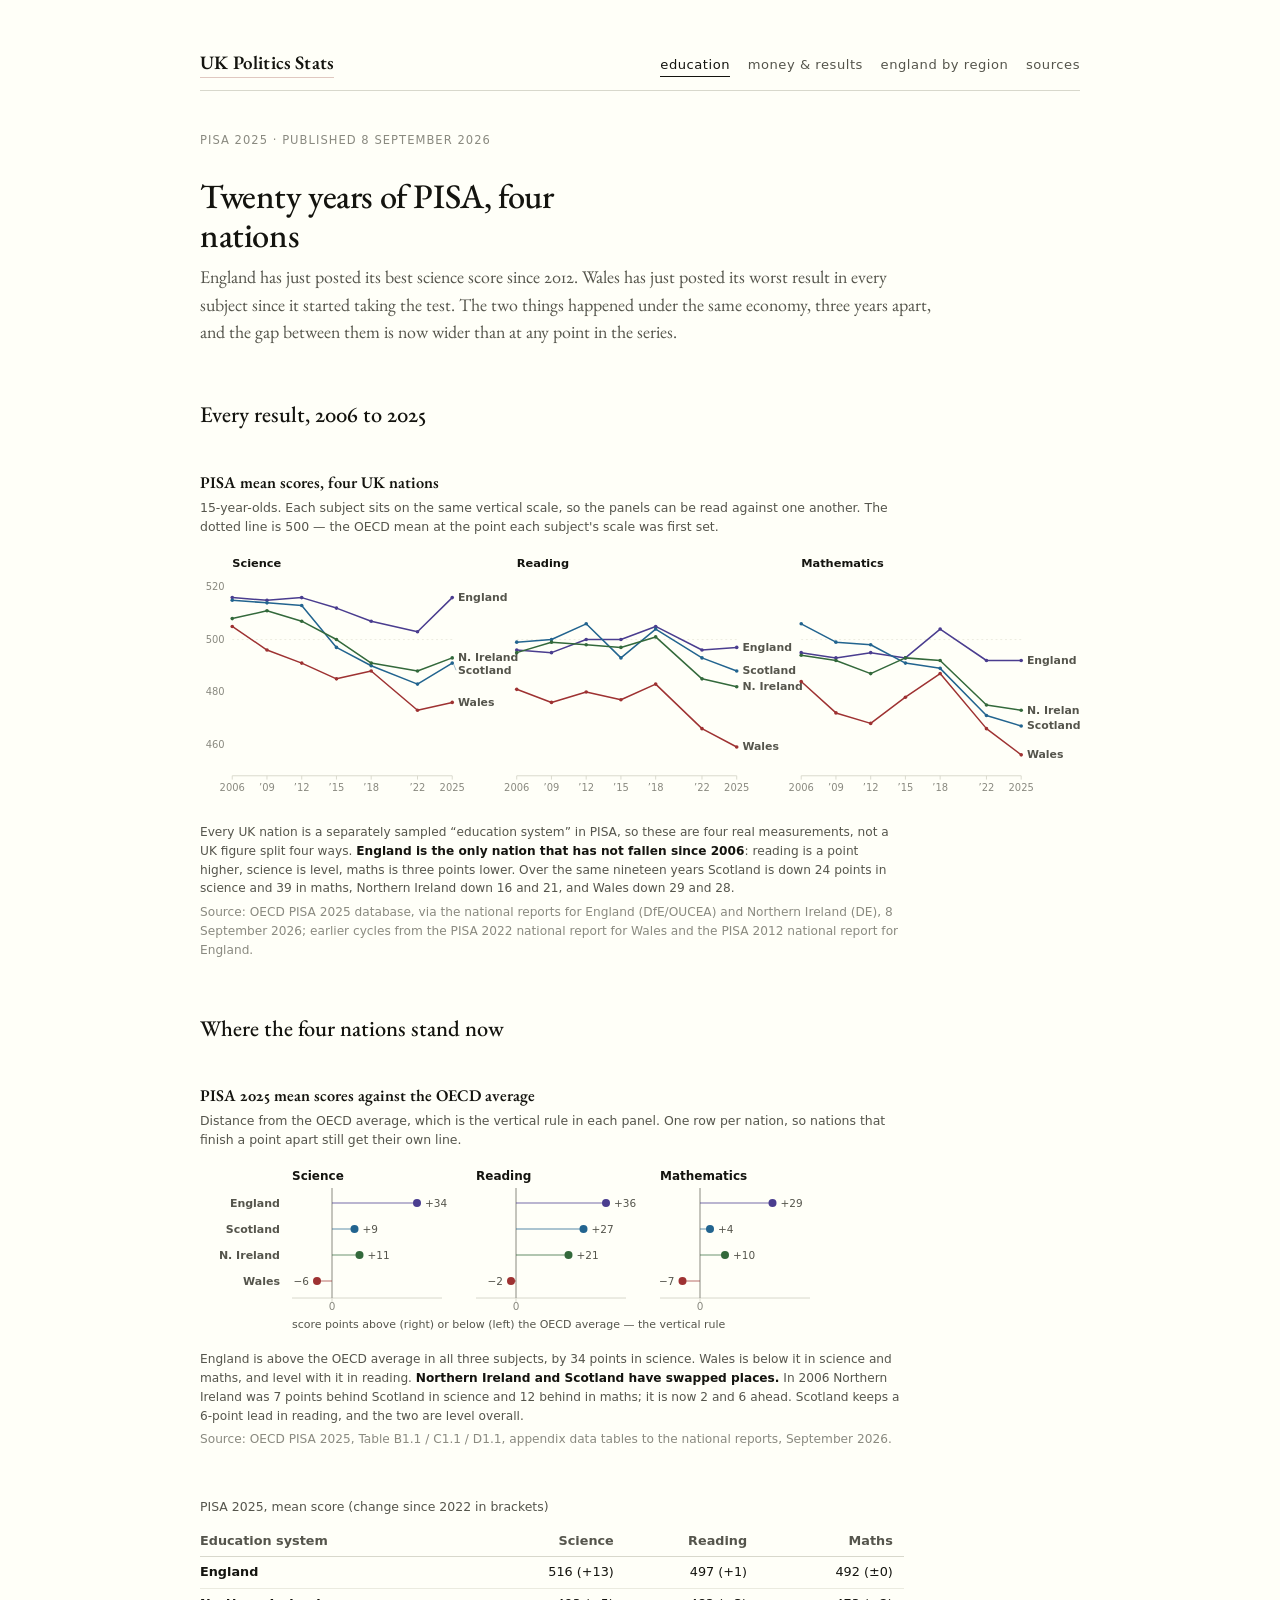
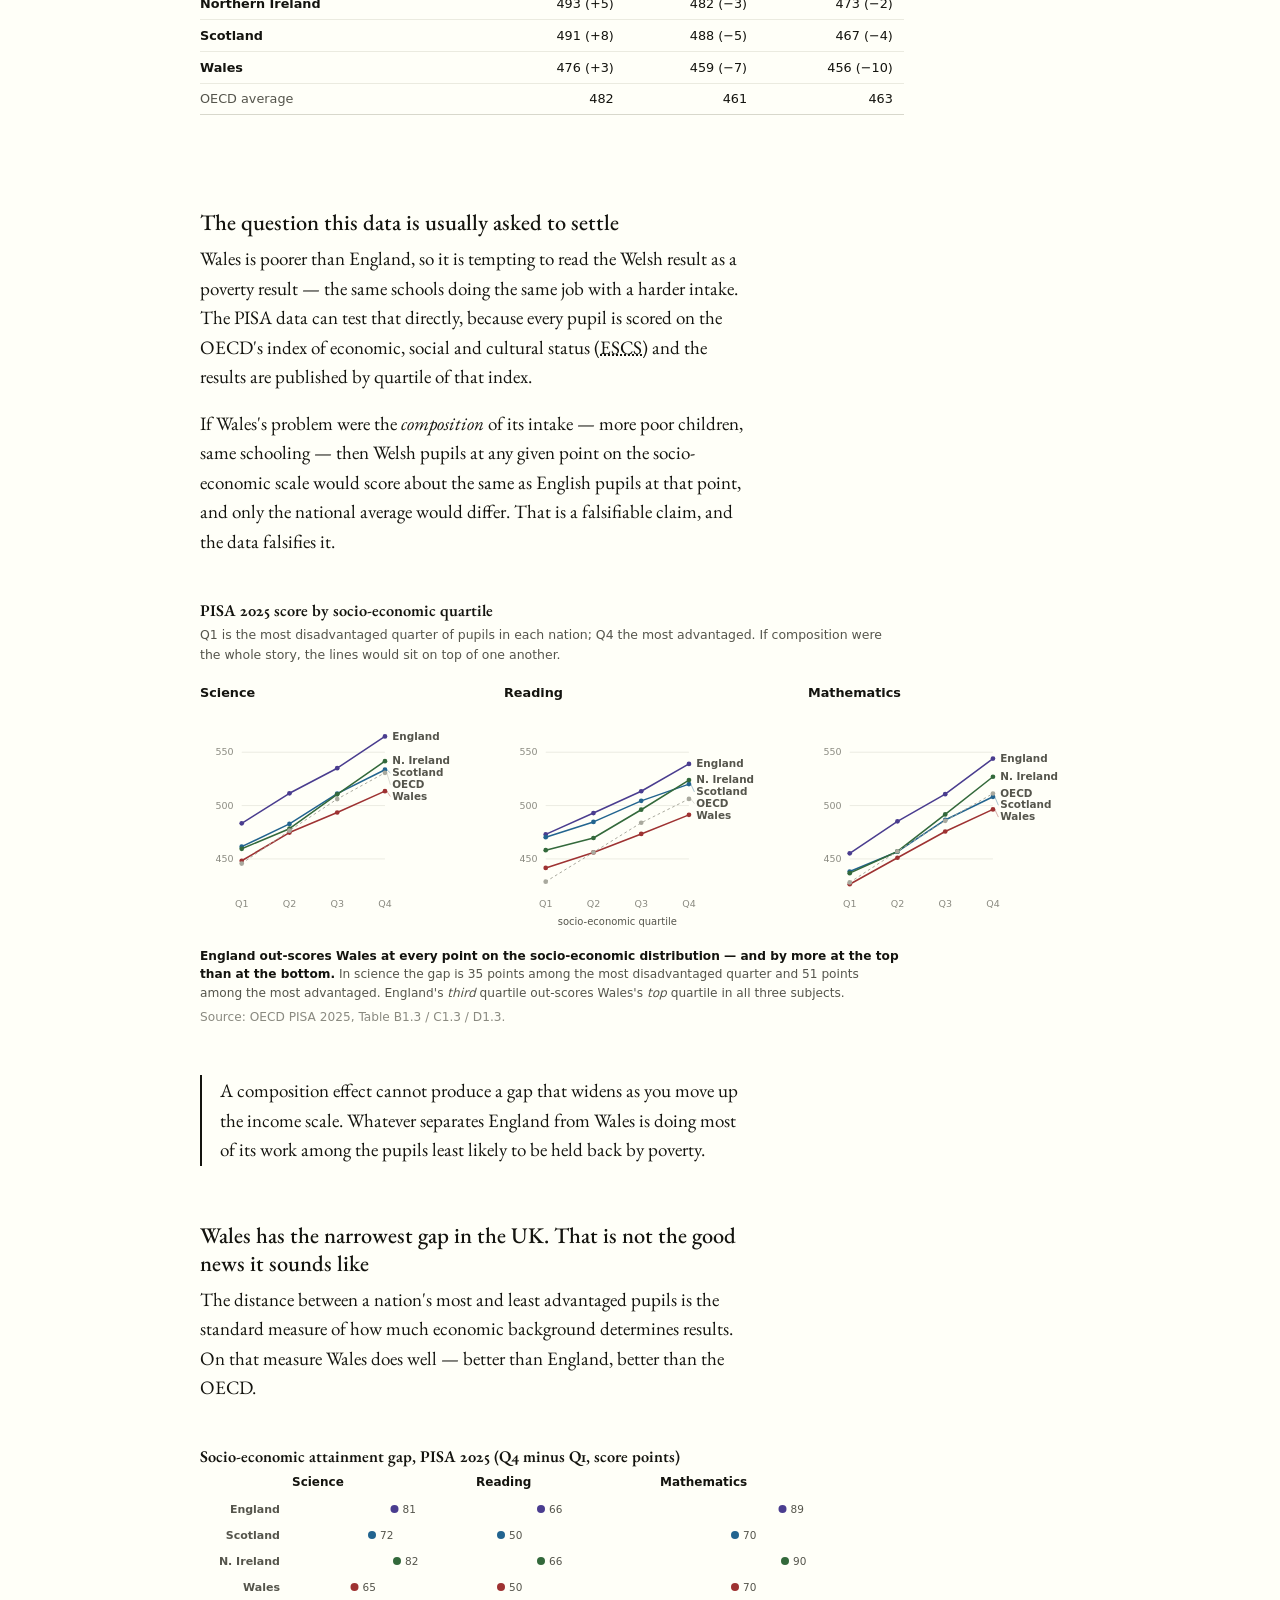
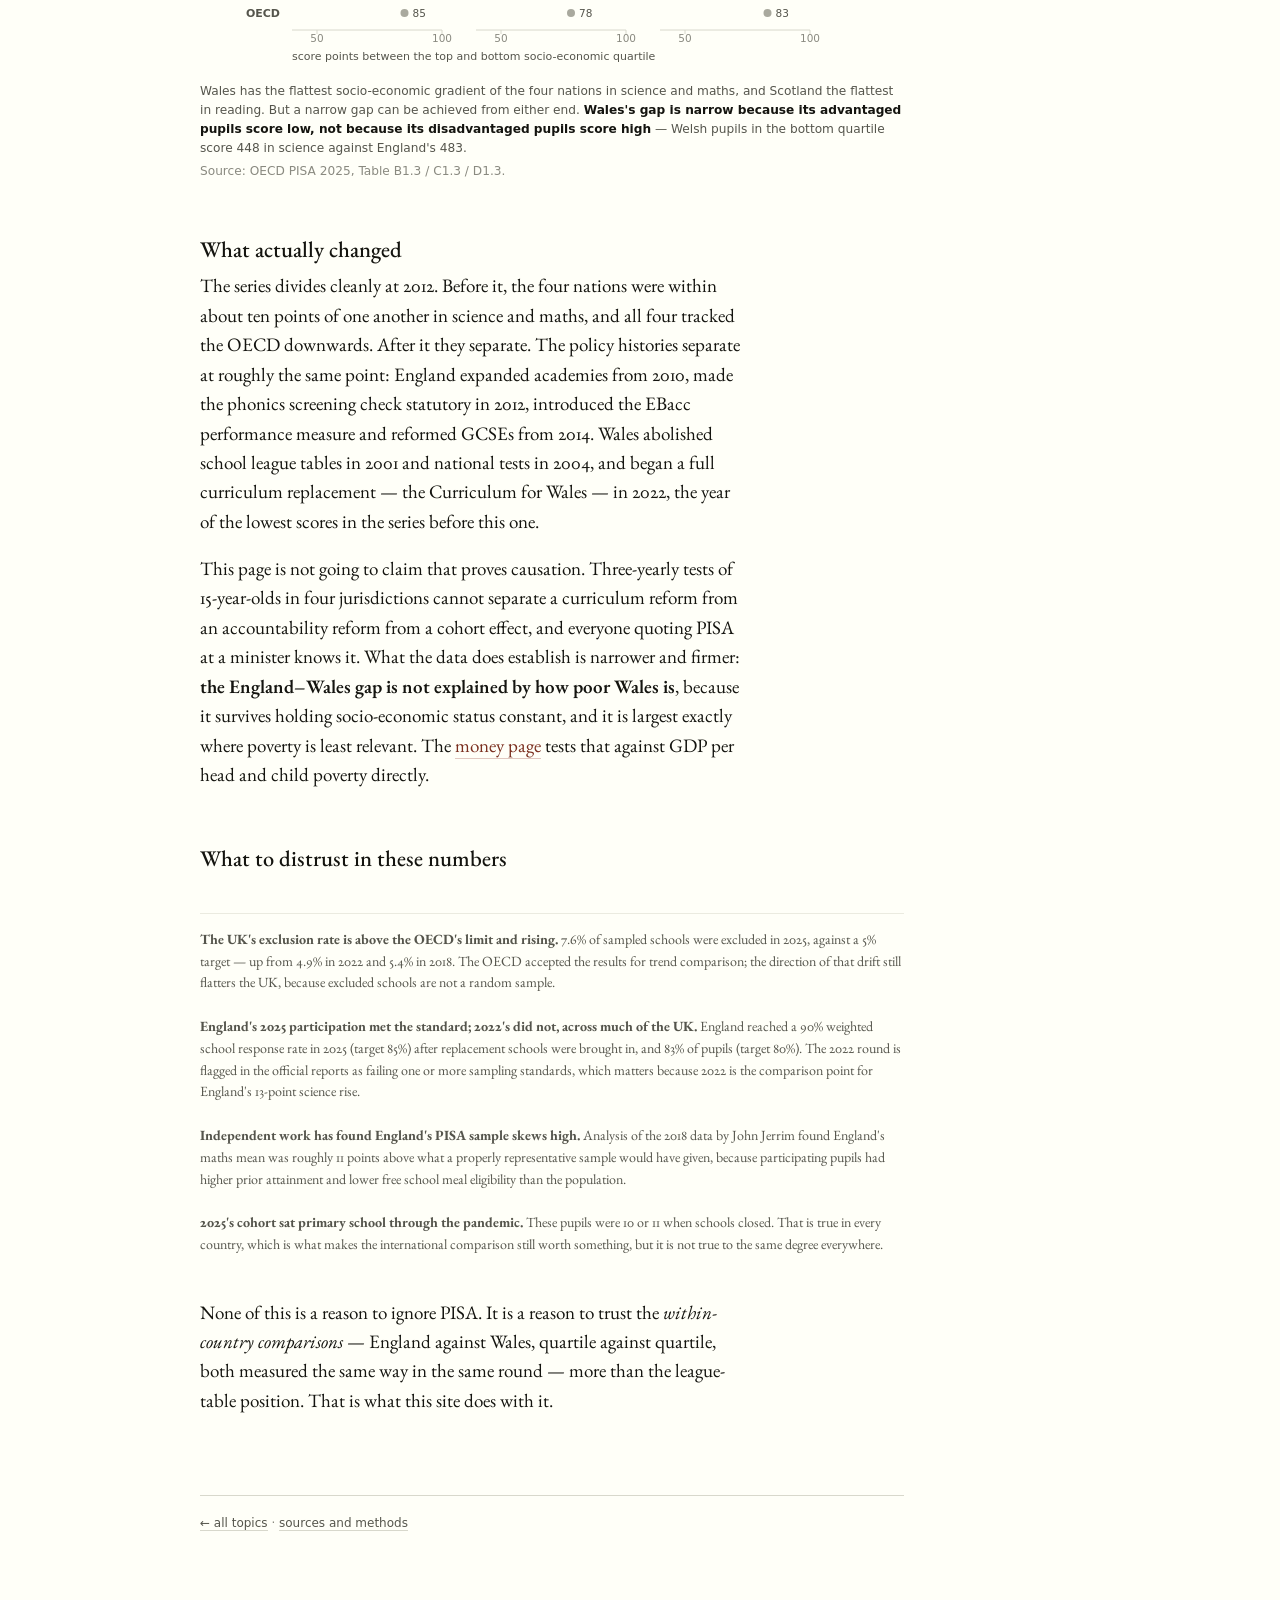
==== education.html @ 73097bd2 "Build the site: PISA 2025, the money test, England by region Replaces the scaffold with four pages b" ====
<!doctype html>
<html lang="en-GB">
<head>
<meta charset="utf-8">
<meta name="viewport" content="width=device-width, initial-scale=1">
<title>Education — UK Politics Stats</title>
<meta name="description" content="Every PISA result for England, Scotland, Wales and Northern Ireland from 2006 to 2025, with the socio-economic breakdown that explains what the headline scores do not.">
<link rel="icon" href="data:image/svg+xml,%3Csvg xmlns='http://www.w3.org/2000/svg' viewBox='0 0 100 100'%3E%3Ctext y='.9em' font-size='90'%3E📊%3C/text%3E%3C/svg%3E">
<link rel="preconnect" href="https://fonts.googleapis.com">
<link rel="preconnect" href="https://fonts.gstatic.com" crossorigin>
<link rel="stylesheet" href="https://fonts.googleapis.com/css2?family=EB+Garamond:wght@400;500;600&display=swap">
<link rel="stylesheet" href="assets/style.css">
</head>
<body>
<div class="wrap">

<header class="masthead">
  <a class="brand" href="./">UK Politics Stats</a>
  <nav>
    <a href="education.html" aria-current="page">education</a>
    <a href="money.html">money &amp; results</a>
    <a href="regions.html">england by region</a>
    <a href="sources.html">sources</a>
  </nav>
</header>

<p class="dateline">PISA 2025 · published 8 September 2026</p>
<h1>Twenty years of PISA, four nations</h1>

<p class="standfirst">England has just posted its best science score since 2012. Wales has just
posted its worst result in every subject since it started taking the test. The two things happened
under the same economy, three years apart, and the gap between them is now wider than at any point
in the series.</p>

<h2>Every result, 2006 to 2025</h2>

<figure>
  <p class="fig-title">PISA mean scores, four UK nations</p>
  <p class="fig-sub">15-year-olds. Each subject sits on the same vertical scale, so the panels can
  be read against one another. The dotted line is 500 — the OECD mean at the point each subject's
  scale was first set.</p>
  <div id="trend" class="scroller"></div>
  <figcaption>
    Every UK nation is a separately sampled “education system” in PISA, so these are four real
    measurements, not a UK figure split four ways. <b>England is the only nation that has not
    fallen since 2006</b>: reading is a point higher, science is level, maths is three points
    lower. Over the same nineteen years Scotland is down 24 points in science and 39 in maths,
    Northern Ireland down 16 and 21, and Wales down 29 and 28.
    <span class="src">Source: OECD PISA 2025 database, via the national reports for England
    (DfE/OUCEA) and Northern Ireland (DE), 8 September 2026; earlier cycles from the PISA 2022
    national report for Wales and the PISA 2012 national report for England.</span>
  </figcaption>
</figure>

<h2>Where the four nations stand now</h2>

<figure>
  <p class="fig-title">PISA 2025 mean scores against the OECD average</p>
  <p class="fig-sub">Distance from the OECD average, which is the vertical rule in each panel. One row per nation, so nations that finish a point apart still get their own line.</p>
  <div id="standings"></div>
  <figcaption>
    England is above the OECD average in all three subjects, by 34 points in science. Wales is
    below it in science and maths, and level with it in reading. <b>Northern Ireland and Scotland
    have swapped places.</b> In 2006 Northern Ireland was 7 points behind Scotland in science and
    12 behind in maths; it is now 2 and 6 ahead. Scotland keeps a 6-point lead in reading, and the
    two are level overall.
    <span class="src">Source: OECD PISA 2025, Table B1.1 / C1.1 / D1.1, appendix data tables to
    the national reports, September 2026.</span>
  </figcaption>
</figure>

<div class="scroller">
<table>
  <caption>PISA 2025, mean score (change since 2022 in brackets)</caption>
  <thead>
    <tr><th>Education system</th><th>Science</th><th>Reading</th><th>Maths</th></tr>
  </thead>
  <tbody id="tbl2025"></tbody>
</table>
</div>

<h2>The question this data is usually asked to settle</h2>

<p>Wales is poorer than England, so it is tempting to read the Welsh result as a poverty result —
the same schools doing the same job with a harder intake. The PISA data can test that directly,
because every pupil is scored on the OECD's index of economic, social and cultural status
(<abbr title="Economic, Social and Cultural Status">ESCS</abbr>) and the results are published by
quartile of that index.</p>

<p>If Wales's problem were the <em>composition</em> of its intake — more poor children, same
schooling — then Welsh pupils at any given point on the socio-economic scale would score about the
same as English pupils at that point, and only the national average would differ. That is a
falsifiable claim, and the data falsifies it.</p>

<figure>
  <p class="fig-title">PISA 2025 score by socio-economic quartile</p>
  <p class="fig-sub">Q1 is the most disadvantaged quarter of pupils in each nation; Q4 the most
  advantaged. If composition were the whole story, the lines would sit on top of one another.</p>
  <div id="escs" class="scroller"></div>
  <figcaption>
    <b>England out-scores Wales at every point on the socio-economic distribution — and by more at
    the top than at the bottom.</b> In science the gap is 35 points among the most disadvantaged
    quarter and 51 points among the most advantaged. England's <em>third</em> quartile out-scores
    Wales's <em>top</em> quartile in all three subjects.
    <span class="src">Source: OECD PISA 2025, Table B1.3 / C1.3 / D1.3.</span>
  </figcaption>
</figure>

<div class="finding">
  <p>A composition effect cannot produce a gap that widens as you move up the income scale. Whatever
  separates England from Wales is doing most of its work among the pupils least likely to be held
  back by poverty.</p>
</div>

<h2>Wales has the narrowest gap in the UK. That is not the good news it sounds like</h2>

<p>The distance between a nation's most and least advantaged pupils is the standard measure of how
much economic background determines results. On that measure Wales does well — better than
England, better than the OECD.</p>

<figure>
  <p class="fig-title">Socio-economic attainment gap, PISA 2025 (Q4 minus Q1, score points)</p>
  <div id="gap"></div>
  <figcaption>
    Wales has the flattest socio-economic gradient of the four nations in science and maths, and
    Scotland the flattest in reading. But a narrow gap can be achieved from either end.
    <b>Wales's gap is narrow because its advantaged pupils score low, not because its disadvantaged
    pupils score high</b> — Welsh pupils in the bottom quartile score 448 in science against
    England's 483.
    <span class="src">Source: OECD PISA 2025, Table B1.3 / C1.3 / D1.3.</span>
  </figcaption>
</figure>

<h2>What actually changed</h2>

<p>The series divides cleanly at 2012. Before it, the four nations were within about ten points of
one another in science and maths, and all four tracked the OECD downwards. After it they separate.
The policy histories separate at roughly the same point: England expanded academies from 2010,
made the phonics screening check statutory in 2012, introduced the EBacc performance measure and
reformed GCSEs from 2014. Wales abolished school league tables in 2001 and national tests in 2004,
and began a full curriculum replacement — the Curriculum for Wales — in 2022, the year of the
lowest scores in the series before this one.</p>

<p>This page is not going to claim that proves causation. Three-yearly tests of 15-year-olds in
four jurisdictions cannot separate a curriculum reform from an accountability reform from a
cohort effect, and everyone quoting PISA at a minister knows it. What the data does establish is
narrower and firmer: <strong>the England–Wales gap is not explained by how poor Wales is</strong>,
because it survives holding socio-economic status constant, and it is largest exactly where
poverty is least relevant. The <a href="money.html">money page</a> tests that against GDP per head
and child poverty directly.</p>

<h2>What to distrust in these numbers</h2>

<p class="caveat">
<b>The UK's exclusion rate is above the OECD's limit and rising.</b> 7.6% of sampled schools were
excluded in 2025, against a 5% target — up from 4.9% in 2022 and 5.4% in 2018. The OECD accepted
the results for trend comparison; the direction of that drift still flatters the UK, because
excluded schools are not a random sample.<br><br>
<b>England's 2025 participation met the standard; 2022's did not, across much of the UK.</b>
England reached a 90% weighted school response rate in 2025 (target 85%) after replacement schools
were brought in, and 83% of pupils (target 80%). The 2022 round is flagged in the official reports
as failing one or more sampling standards, which matters because 2022 is the comparison point for
England's 13-point science rise.<br><br>
<b>Independent work has found England's PISA sample skews high.</b> Analysis of the 2018 data by
John Jerrim found England's maths mean was roughly 11 points above what a properly representative
sample would have given, because participating pupils had higher prior attainment and lower free
school meal eligibility than the population.<br><br>
<b>2025's cohort sat primary school through the pandemic.</b> These pupils were 10 or 11 when
schools closed. That is true in every country, which is what makes the international comparison
still worth something, but it is not true to the same degree everywhere.
</p>

<p>None of this is a reason to ignore PISA. It is a reason to trust the <em>within-country
comparisons</em> — England against Wales, quartile against quartile, both measured the same way in
the same round — more than the league-table position. That is what this site does with it.</p>

<footer>
  <p><a href="./">← all topics</a> · <a href="sources.html">sources and methods</a></p>
</footer>

</div>

<script src="assets/data.js"></script>
<script src="assets/charts.js"></script>
<script>
(function () {
  var D = window.UKD;
  var NATIONS = ['England', 'Scotland', 'Northern Ireland', 'Wales'];
  var SUBJECTS = [['science', 'Science'], ['reading', 'Reading'], ['maths', 'Mathematics']];

  function trendPanels() {
    return SUBJECTS.map(function (s) {
      return {
        title: s[1],
        series: NATIONS.map(function (n) {
          return {
            name: n,
            values: D.pisa[s[0]][n].map(function (v, i) { return { x: D.years[i], y: v }; })
          };
        })
      };
    });
  }

  var trendHost = document.getElementById('trend');
  var lastCols = null;

  function drawTrend() {
    var cols = window.innerWidth < 700 ? 1 : 3;
    if (cols === lastCols) return;
    lastCols = cols;
    trendHost.innerHTML = '';
    trendHost.appendChild(Chart.smallMultiples({
      panels: trendPanels(),
      cols: cols,
      panelW: cols === 1 ? 250 : 232,
      panelH: cols === 1 ? 190 : 210,
      xTicks: D.years,
      xTickLabel: function (t) {
        return (t === D.years[0] || t === D.years[D.years.length - 1])
          ? t : '’' + String(t).slice(2);
      },
      baseline: 500,
      yDomain: [448, 524]
    }));
    trendHost.querySelector('svg').setAttribute('aria-label',
      'PISA mean scores 2006 to 2025 in science, reading and mathematics for England, Scotland, ' +
      'Northern Ireland and Wales. England ends highest in every subject, Wales lowest.');
  }
  drawTrend();
  var t; window.addEventListener('resize', function () { clearTimeout(t); t = setTimeout(drawTrend, 150); });

  /* --- 2025 standings: distance from the OECD average ---------------- *
     Rows per nation, panels per subject. Every nation gets its own row, so
     Scotland and Northern Ireland finishing 1.3 points apart in science is
     a layout non-event rather than a collision. */
  (function () {
    Chart.mount('standings', Chart.rowChart({
      panels: SUBJECTS.map(function (s) {
        return {
          title: s[1],
          rows: NATIONS.map(function (n) {
            return { name: n, value: Math.round(D.exact2025[s[0]][n] - D.exact2025[s[0]]['OECD average']) };
          })
        };
      }),
      ref: 0,
      xDomain: [-16, 44],
      panelW: 150, gapX: 34, labelW: 92, rowH: 26,
      markFmt: function (v) { return (v > 0 ? '+' : v < 0 ? '−' : '') + Math.abs(v); },
      fmt: function (t) { return t > 0 ? '+' + t : t; },
      xLabel: 'score points above (right) or below (left) the OECD average — the vertical rule'
    }), 'PISA 2025 scores relative to the OECD average. England is furthest above in every ' +
        'subject. Wales is the only nation below it, in science and maths.');
  })();

  /* --- 2025 table with change since 2022 ----------------------------- */
  (function () {
    var body = document.getElementById('tbl2025');
    var order = ['England', 'Northern Ireland', 'Scotland', 'Wales', 'OECD average'];
    order.forEach(function (n) {
      var tr = document.createElement('tr');
      var th = document.createElement('td');
      th.textContent = n; th.style.fontWeight = n === 'OECD average' ? '400' : '600';
      if (n === 'OECD average') th.style.color = 'var(--ink-soft)';
      tr.appendChild(th);
      SUBJECTS.forEach(function (s) {
        var td = document.createElement('td');
        td.className = 'num';
        var v = D.exact2025[s[0]][n];
        if (n === 'OECD average') {
          td.textContent = v.toFixed(0);
        } else {
          var prev = D.pisa[s[0]][n][5];
          var d = Math.round(v) - prev;
          td.textContent = v.toFixed(0) + '  (' + (d > 0 ? '+' : d < 0 ? '−' : '±') + Math.abs(d) + ')';
        }
        tr.appendChild(td);
      });
      body.appendChild(tr);
    });
  })();

  /* --- ESCS quartile profiles ----------------------------------------
     Three independent charts on one shared y-domain, laid out by CSS. A
     shared domain is what makes them comparable; a shared <svg> would only
     make them harder to lay out. */
  (function () {
    var host = document.getElementById('escs');
    host.className = 'panel-grid';
    SUBJECTS.forEach(function (s) {
      var cell = document.createElement('div');
      var h = document.createElement('p');
      h.className = 'panel-heading';
      h.textContent = s[1];
      cell.appendChild(h);
      cell.appendChild(Chart.profile({
        categories: ['Q1', 'Q2', 'Q3', 'Q4'],
        width: 300, height: 250,
        yDomain: [420, 578],
        xLabel: s[0] === 'reading' ? 'socio-economic quartile' : null,
        series: NATIONS.map(function (n) {
          return {
            name: n,
            /* published Q4→Q1; reversed so the x axis runs poorest to richest */
            values: D.escs[s[0]][n].slice().reverse()
          };
        }).concat([{
          name: 'OECD average', dashed: true,
          values: D.escs[s[0]]['OECD average'].slice().reverse()
        }])
      }));
      host.appendChild(cell);
    });
    host.firstChild.querySelector('svg').setAttribute('aria-label',
      'PISA 2025 scores by socio-economic quartile. England is above Wales at every quartile in ' +
      'every subject, and the gap is widest at the most advantaged quartile.');
  })();

  /* --- socio-economic gap by nation ---------------------------------- */
  (function () {
    Chart.mount('gap', Chart.rowChart({
      panels: SUBJECTS.map(function (s) {
        return {
          title: s[1],
          rows: NATIONS.concat(['OECD average']).map(function (n) {
            var q = D.escs[s[0]][n];
            return { name: n, value: Math.round(q[0] - q[3]) };
          })
        };
      }),
      xDomain: [40, 100],
      panelW: 150, gapX: 34, labelW: 92, rowH: 26,
      xLabel: 'score points between the top and bottom socio-economic quartile'
    }), 'Socio-economic attainment gap by nation. Wales has the narrowest gap in science and ' +
        'maths, Scotland the narrowest in reading.');
  })();
})();
</script>
</body>
</html>
---- assets/style.css ----
/* UK Politics Stats — a deliberately plain sheet.
   Rules of the house, after Tufte: the ink belongs to the data. Everything
   here exists to get out of the way of a chart. No shadows, no gradients,
   no rounded boxes, no decorative rules. One typeface family, one accent. */

:root {
  color-scheme: light;

  --paper:      #fffff8;   /* warm off-white; kinder than #fff under a chart */
  --ink:        #14140f;
  --ink-soft:   #55554c;
  --ink-faint:  #8a8a80;
  --rule:       #d8d8cc;
  --rule-faint: #ebebe0;
  --accent:     #7a2e1e;

  /* Nation series. Direct-labelled everywhere, so hue carries no load on its
     own — nobody has to tell #2d6ca2 from #4c3f91 to read the chart. */
  --eng: #4a3d8f;
  --sco: #22648f;
  --nir: #33693b;
  --wal: #9e3232;
  --ref: #a9a99e;

  --measure: 34rem;
  --wide:    58rem;
}

* { box-sizing: border-box; }

html { -webkit-text-size-adjust: 100%; }

body {
  margin: 0;
  background: var(--paper);
  color: var(--ink);
  font-family: "EB Garamond", Garamond, Georgia, "Times New Roman", serif;
  font-size: 19px;
  line-height: 1.55;
  font-variant-numeric: oldstyle-nums proportional-nums;
}

.wrap { max-width: var(--wide); margin: 0 auto; padding: 3rem 1.5rem 6rem; }

/* Text columns stay narrow even when a chart beside them is wide. */
p, ul, ol, .measure, blockquote { max-width: var(--measure); }

/* ---- masthead ------------------------------------------------------- */

.masthead {
  display: flex;
  flex-wrap: wrap;
  align-items: baseline;
  gap: 0.4rem 1.4rem;
  padding-bottom: 0.7rem;
  margin-bottom: 2.6rem;
  border-bottom: 1px solid var(--rule);
}
.masthead a.brand {
  font-weight: 600;
  letter-spacing: 0.01em;
  color: var(--ink);
  text-decoration: none;
}
.masthead nav { display: flex; flex-wrap: wrap; gap: 1.1rem; margin-left: auto; }
.masthead nav a {
  font-size: 0.82rem;
  font-family: system-ui, -apple-system, "Segoe UI", sans-serif;
  letter-spacing: 0.04em;
  text-transform: lowercase;
  color: var(--ink-soft);
  text-decoration: none;
  border-bottom: 1px solid transparent;
  padding-bottom: 1px;
}
.masthead nav a:hover { color: var(--ink); border-bottom-color: var(--rule); }
.masthead nav a[aria-current="page"] { color: var(--ink); border-bottom-color: var(--ink); }

/* ---- headings ------------------------------------------------------- */

h1 {
  font-size: 2.15rem;
  font-weight: 500;
  line-height: 1.15;
  letter-spacing: -0.012em;
  margin: 0 0 0.5rem;
  max-width: 22ch;
}
h2 {
  font-size: 1.4rem;
  font-weight: 500;
  line-height: 1.25;
  margin: 3.4rem 0 0.5rem;
  max-width: var(--measure);
}
h3 {
  font-size: 1.02rem;
  font-weight: 600;
  margin: 2.2rem 0 0.4rem;
  max-width: var(--measure);
}
.standfirst {
  font-size: 1.12rem;
  color: var(--ink-soft);
  margin: 0 0 2.4rem;
  max-width: 46rem;
}
.dateline {
  font-family: system-ui, -apple-system, "Segoe UI", sans-serif;
  font-size: 0.72rem;
  letter-spacing: 0.09em;
  text-transform: uppercase;
  color: var(--ink-faint);
  margin: 0 0 1.6rem;
}

p { margin: 0 0 1.1rem; }
a { color: var(--accent); text-decoration: none; border-bottom: 1px solid #e0c8c0; }
a:hover { border-bottom-color: var(--accent); }

strong { font-weight: 600; }

ul, ol { padding-left: 1.15rem; margin: 0 0 1.1rem; }
li { margin-bottom: 0.4rem; }

/* ---- figures -------------------------------------------------------- */

figure { margin: 2.6rem 0 3rem; max-width: 100%; }
figure svg { display: block; width: 100%; height: auto; overflow: visible; }

figcaption {
  font-family: system-ui, -apple-system, "Segoe UI", sans-serif;
  font-size: 0.76rem;
  line-height: 1.55;
  color: var(--ink-soft);
  margin-top: 0.9rem;
  max-width: 44rem;
}
figcaption b { color: var(--ink); font-weight: 600; }
figcaption .src { display: block; color: var(--ink-faint); margin-top: 0.3rem; }

.fig-title {
  font-size: 1.02rem;
  font-weight: 600;
  margin: 0 0 0.15rem;
  max-width: var(--measure);
}
.fig-sub {
  font-family: system-ui, -apple-system, "Segoe UI", sans-serif;
  font-size: 0.78rem;
  color: var(--ink-soft);
  margin: 0 0 1rem;
  max-width: 44rem;
}

/* Wide charts may exceed the text column but must never scroll the page. */
.scroller { overflow-x: auto; }
.scroller > svg { min-width: 28rem; }
.scroller > table { min-width: 26rem; margin-top: 0; }

/* ---- the one piece of emphasis this site allows --------------------- */

.finding {
  border-left: 2px solid var(--ink);
  padding: 0.1rem 0 0.1rem 1.1rem;
  margin: 2.2rem 0;
  max-width: var(--measure);
}
.finding p:last-child { margin-bottom: 0; }

.caveat {
  font-size: 0.88rem;
  color: var(--ink-soft);
  border-top: 1px solid var(--rule-faint);
  padding-top: 0.9rem;
  margin: 2.6rem 0;
  max-width: 44rem;
}

/* ---- tables --------------------------------------------------------- */

table {
  border-collapse: collapse;
  font-family: system-ui, -apple-system, "Segoe UI", sans-serif;
  font-size: 0.8rem;
  font-variant-numeric: tabular-nums;
  margin: 1.6rem 0 2.4rem;
  width: 100%;
  max-width: 44rem;
}
caption {
  text-align: left;
  font-size: 0.78rem;
  color: var(--ink-soft);
  padding-bottom: 0.55rem;
}
th, td { text-align: right; padding: 0.34rem 0.7rem 0.34rem 0; border-bottom: 1px solid var(--rule-faint); }
th:first-child, td:first-child { text-align: left; padding-right: 1.2rem; }
thead th { border-bottom: 1px solid var(--rule); font-weight: 600; color: var(--ink-soft); }
tbody tr:last-child td { border-bottom: 1px solid var(--rule); }
td.num { font-variant-numeric: tabular-nums; }

/* ---- index cards ---------------------------------------------------- */

.topics { list-style: none; padding: 0; margin: 2rem 0 0; max-width: 44rem; }
.topics li { border-top: 1px solid var(--rule); padding: 1.3rem 0; margin: 0; }
.topics li:last-child { border-bottom: 1px solid var(--rule); }
.topics a { font-size: 1.2rem; border-bottom: none; color: var(--ink); }
.topics a:hover { border-bottom: 1px solid var(--ink); }
.topics p { margin: 0.3rem 0 0; color: var(--ink-soft); font-size: 0.95rem; max-width: 40rem; }
.topics .soon { color: var(--ink-faint); font-size: 1.2rem; }
.topics .soon + p { color: var(--ink-faint); }

/* ---- footer --------------------------------------------------------- */

footer {
  margin-top: 5rem;
  padding-top: 1.1rem;
  border-top: 1px solid var(--rule);
  font-family: system-ui, -apple-system, "Segoe UI", sans-serif;
  font-size: 0.75rem;
  color: var(--ink-faint);
  max-width: 44rem;
}
footer a { color: var(--ink-soft); border-bottom-color: var(--rule); }

/* ---- svg text defaults ---------------------------------------------- */

svg text {
  font-family: system-ui, -apple-system, "Segoe UI", sans-serif;
  fill: var(--ink-soft);
}
svg .axis-label { font-size: 11px; }
svg .tick        { font-size: 10.5px; fill: var(--ink-faint); }
svg .series-label{ font-size: 11.5px; font-weight: 600; }
svg .value       { font-size: 10.5px; font-variant-numeric: tabular-nums; }
svg .panel-title { font-size: 12px; font-weight: 600; fill: var(--ink); }
svg .note        { font-size: 10.5px; fill: var(--ink-faint); }
svg .rule        { stroke: var(--rule); stroke-width: 1; }
svg .rule-faint  { stroke: var(--rule-faint); stroke-width: 1; }

@media (max-width: 40rem) {
  body { font-size: 18px; }
  .wrap { padding: 2rem 1.1rem 4rem; }
  h1 { font-size: 1.75rem; }
  .masthead nav { margin-left: 0; width: 100%; gap: 0.9rem; }
}

@media print {
  body { background: #fff; font-size: 11pt; }
  .masthead nav, footer { display: none; }
  figure { break-inside: avoid; }
}

/* ---- panel grids: independent charts sharing one scale -------------- */

.panel-grid {
  display: grid;
  grid-template-columns: repeat(auto-fit, minmax(16rem, 1fr));
  gap: 1.6rem 2rem;
  margin: 1.2rem 0 0;
}
.panel-grid > div { min-width: 0; }
.panel-grid svg { width: 100%; height: auto; }
.panel-heading {
  font-family: system-ui, -apple-system, "Segoe UI", sans-serif;
  font-size: 0.8rem;
  font-weight: 600;
  color: var(--ink);
  margin: 0 0 0.15rem;
}
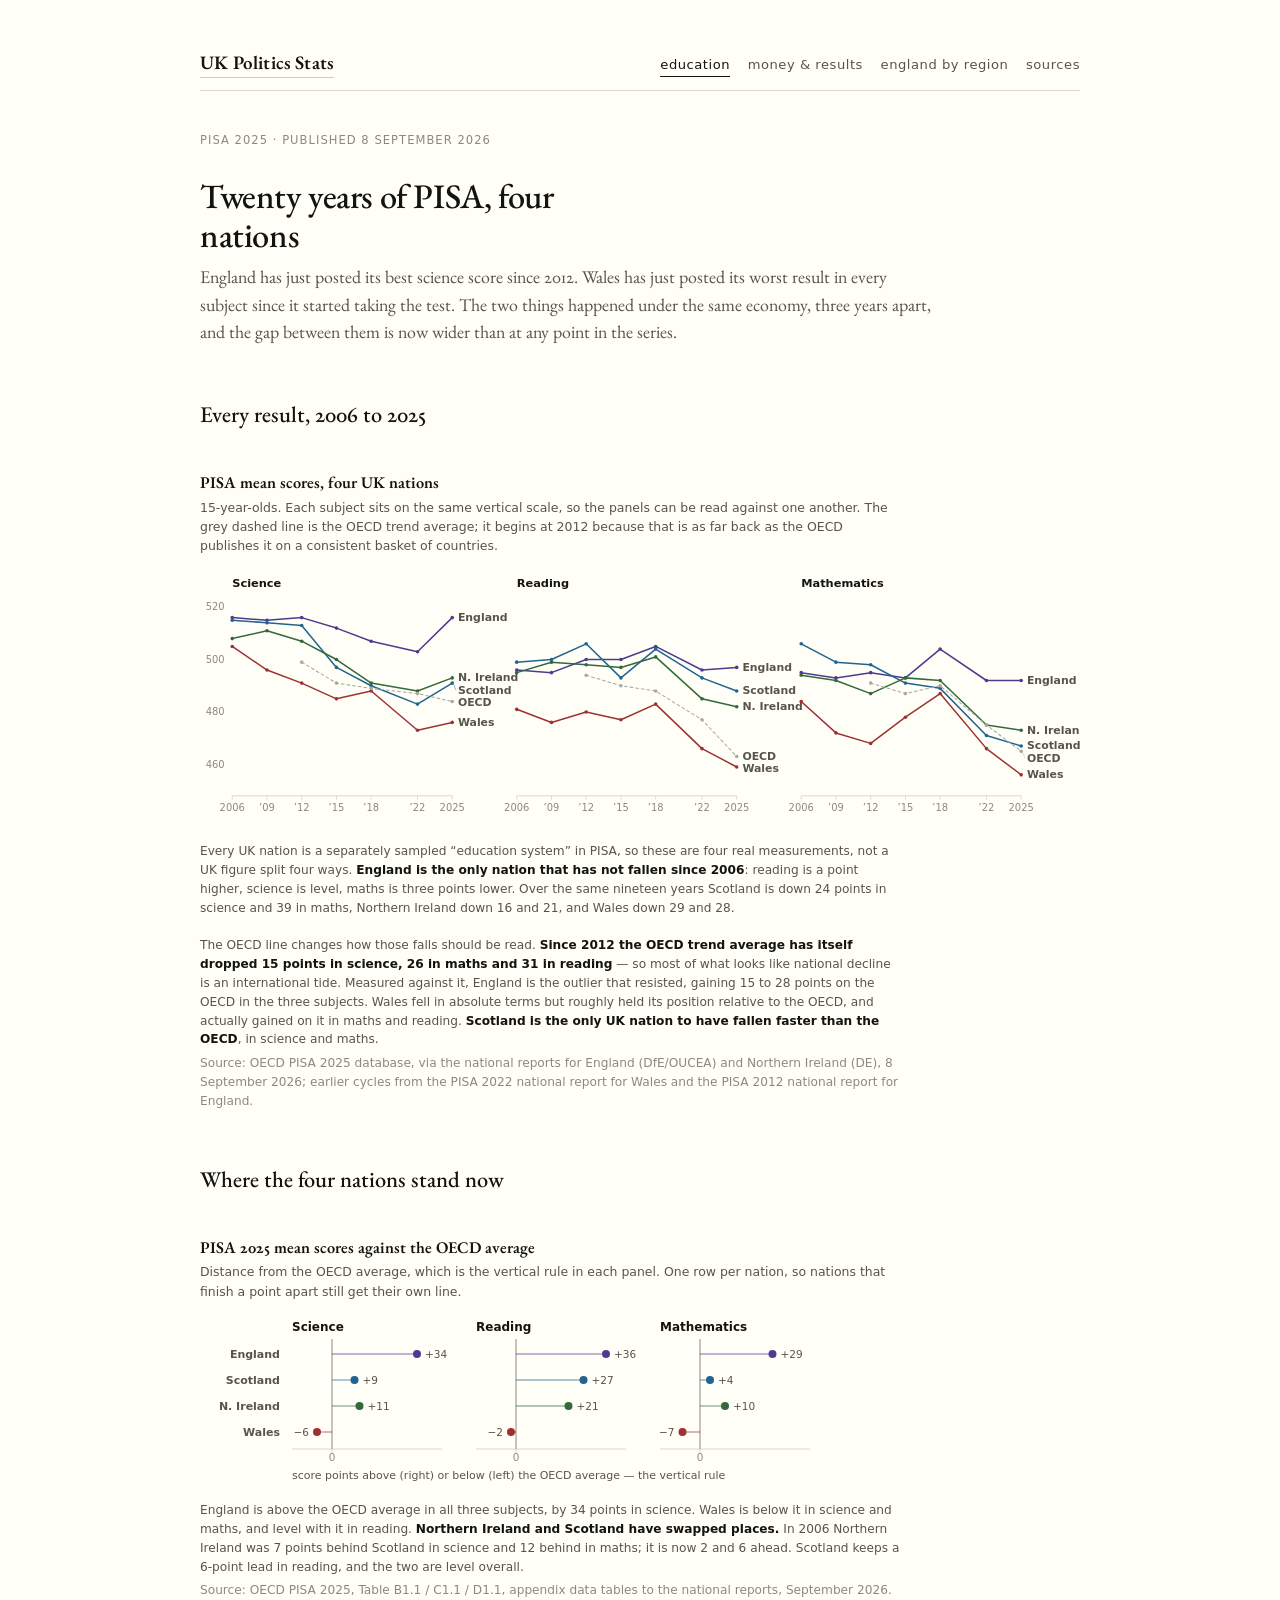
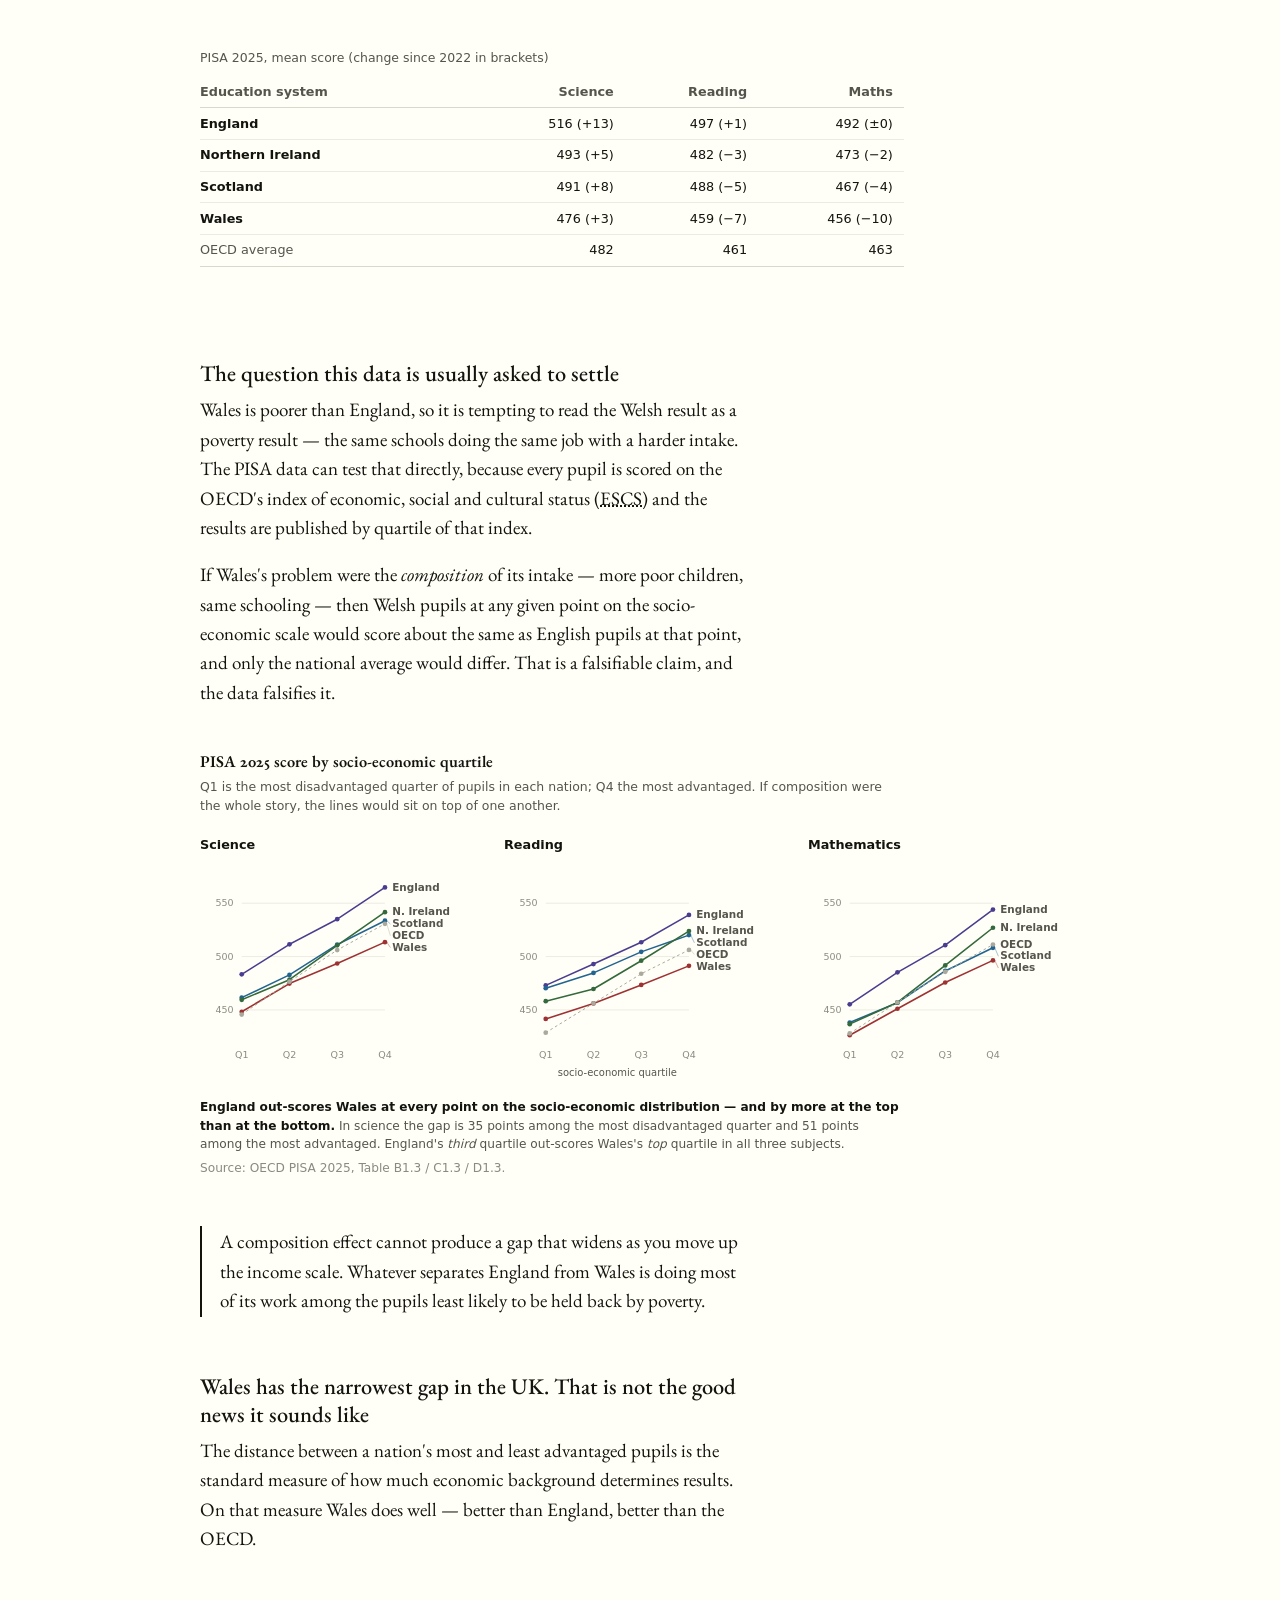
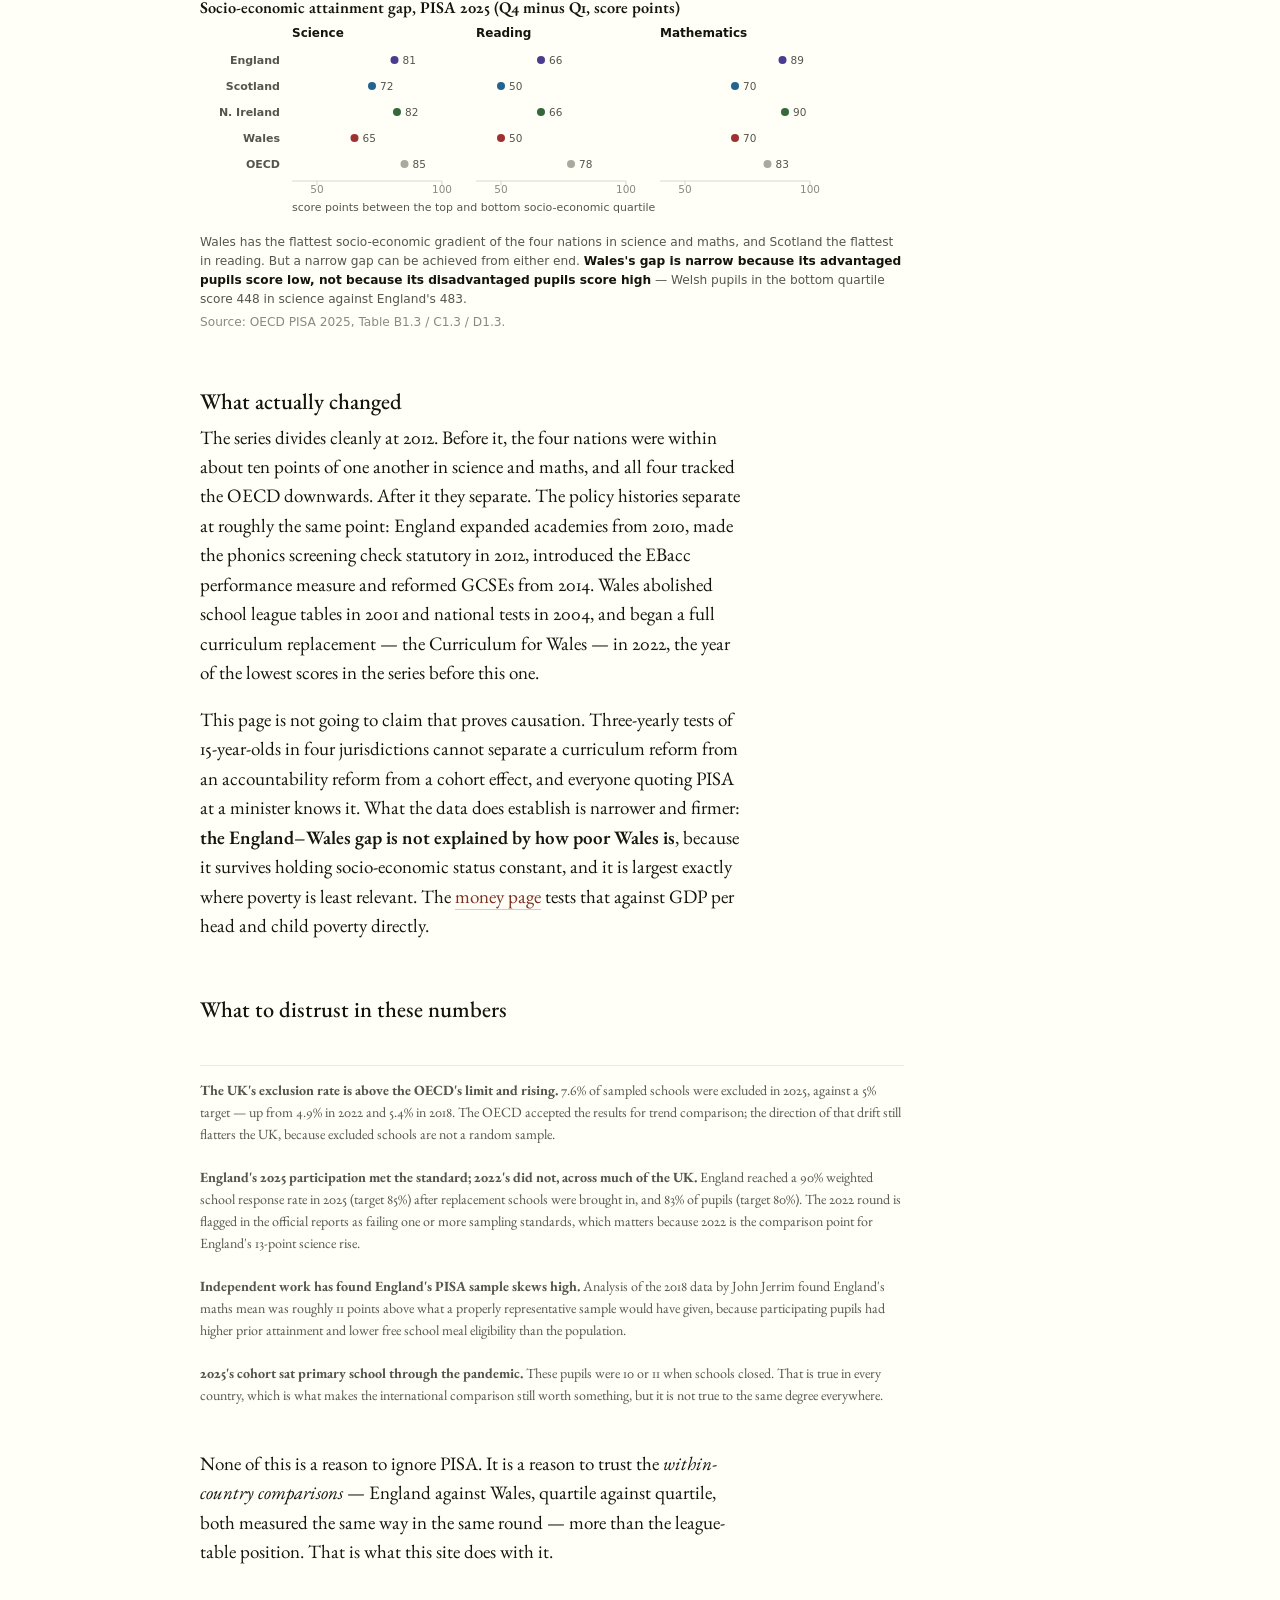
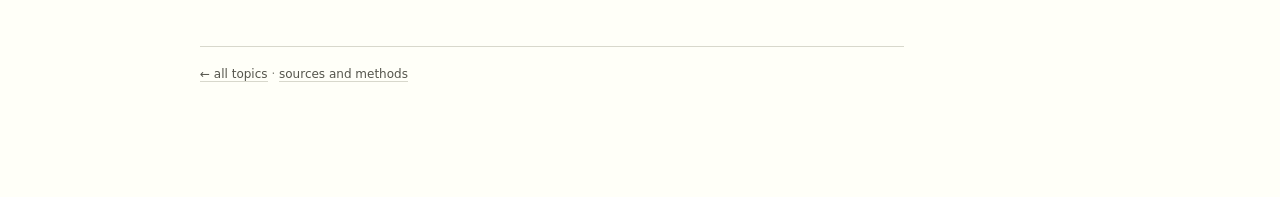
==== commit 575fc827: "Add the OECD trend average to the PISA trend chart Plots the OECD *trend* average — a fixed basket o" ====
--- a/education.html
+++ b/education.html
@@ -37,8 +37,8 @@
 <figure>
   <p class="fig-title">PISA mean scores, four UK nations</p>
   <p class="fig-sub">15-year-olds. Each subject sits on the same vertical scale, so the panels can
-  be read against one another. The dotted line is 500 — the OECD mean at the point each subject's
-  scale was first set.</p>
+  be read against one another. The grey dashed line is the OECD trend average; it begins at 2012
+  because that is as far back as the OECD publishes it on a consistent basket of countries.</p>
   <div id="trend" class="scroller"></div>
   <figcaption>
     Every UK nation is a separately sampled “education system” in PISA, so these are four real
@@ -46,6 +46,14 @@
     fallen since 2006</b>: reading is a point higher, science is level, maths is three points
     lower. Over the same nineteen years Scotland is down 24 points in science and 39 in maths,
     Northern Ireland down 16 and 21, and Wales down 29 and 28.
+    <br><br>
+    The OECD line changes how those falls should be read. <b>Since 2012 the OECD trend average has
+    itself dropped 15 points in science, 26 in maths and 31 in reading</b> — so most of what looks
+    like national decline is an international tide. Measured against it, England is the outlier
+    that resisted, gaining 15 to 28 points on the OECD in the three subjects. Wales fell in
+    absolute terms but roughly held its position relative to the OECD, and actually gained on it in
+    maths and reading. <b>Scotland is the only UK nation to have fallen faster than the OECD</b>,
+    in science and maths.
     <span class="src">Source: OECD PISA 2025 database, via the national reports for England
     (DfE/OUCEA) and Northern Ireland (DE), 8 September 2026; earlier cycles from the PISA 2022
     national report for Wales and the PISA 2012 national report for England.</span>
@@ -197,7 +205,16 @@
             name: n,
             values: D.pisa[s[0]][n].map(function (v, i) { return { x: D.years[i], y: v }; })
           };
-        })
+        }).concat([{
+          /* The OECD trend average — a fixed basket of countries, so it can be
+             read as a trend. It starts at 2012 because that is as far back as
+             it is published on a consistent basis; before then the OECD
+             average covers a different set of countries each cycle and a line
+             through it would be four unrelated numbers joined up. */
+          name: 'OECD trend average', dashed: true,
+          values: Object.keys(D.oecdTrend[s[0]]).map(Number).sort()
+            .map(function (y) { return { x: y, y: D.oecdTrend[s[0]][String(y)] }; })
+        }])
       };
     });
   }
@@ -220,7 +237,6 @@
         return (t === D.years[0] || t === D.years[D.years.length - 1])
           ? t : '’' + String(t).slice(2);
       },
-      baseline: 500,
       yDomain: [448, 524]
     }));
     trendHost.querySelector('svg').setAttribute('aria-label',
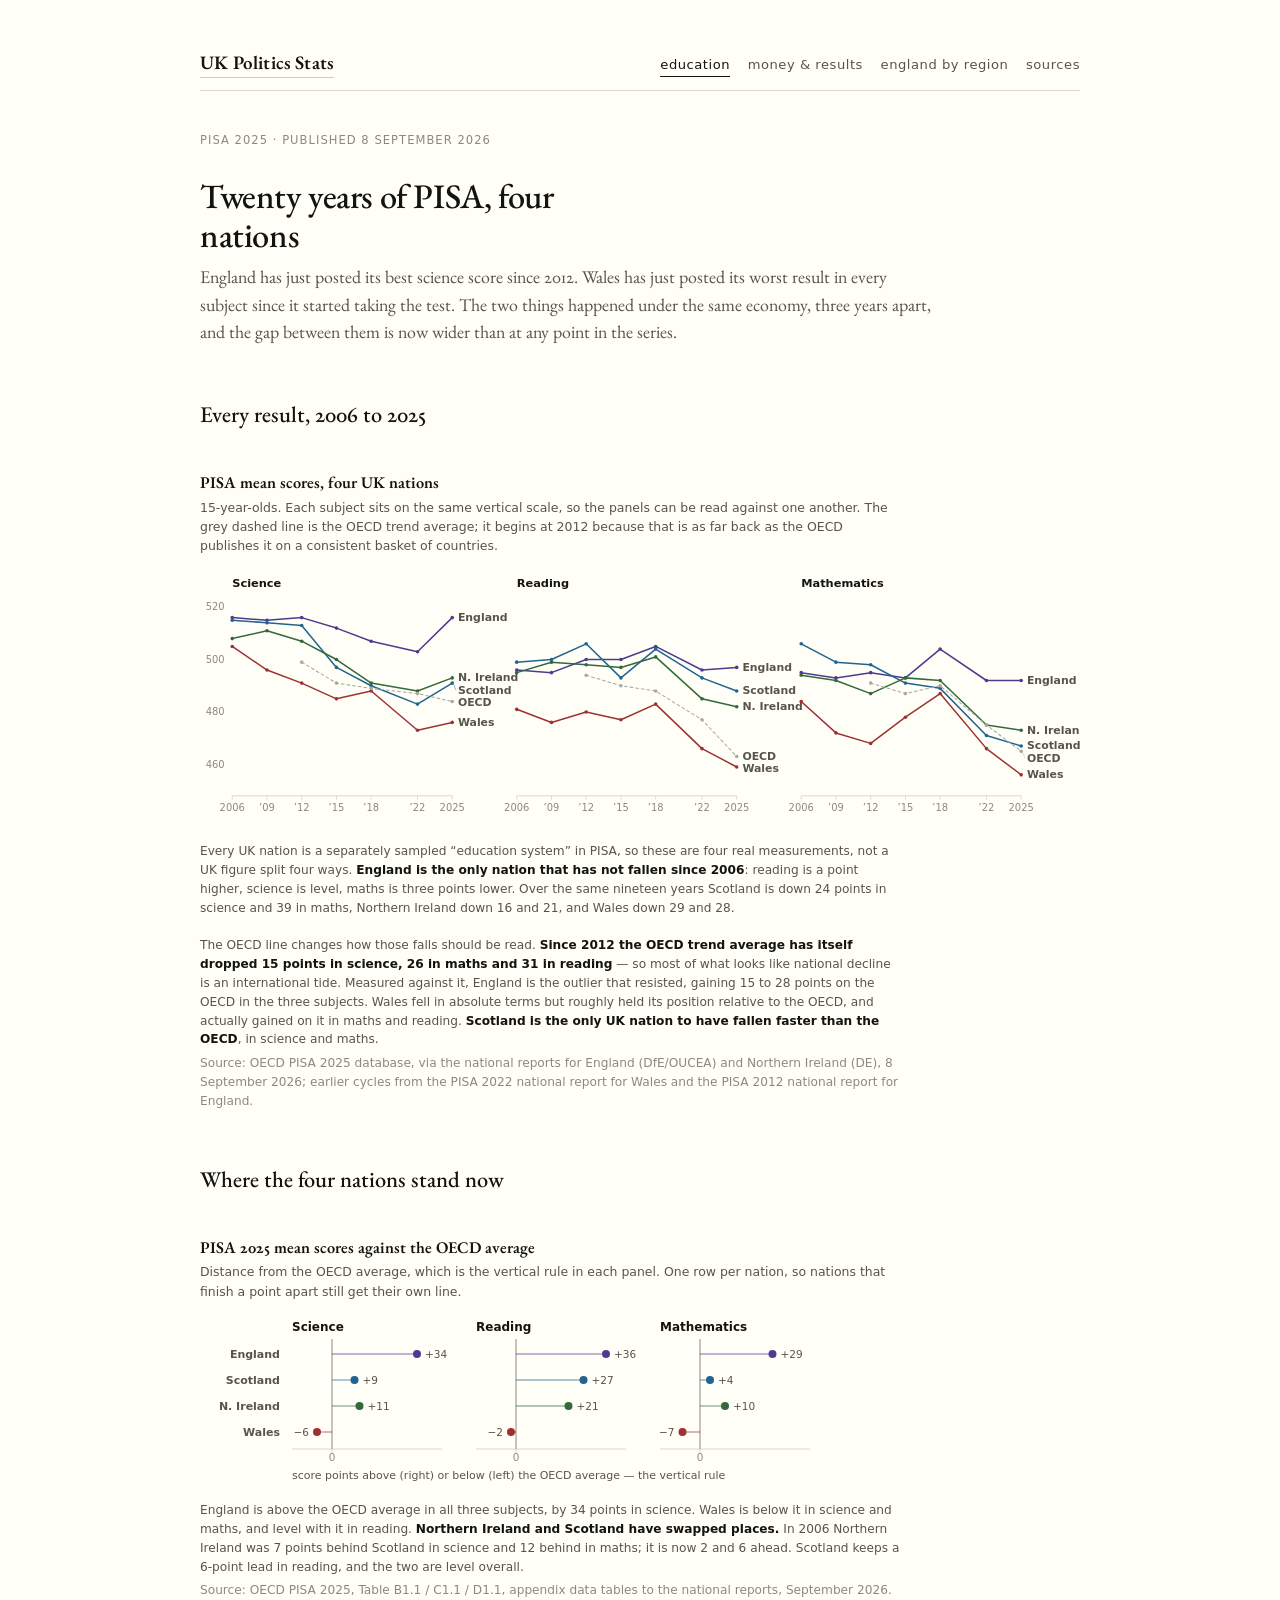
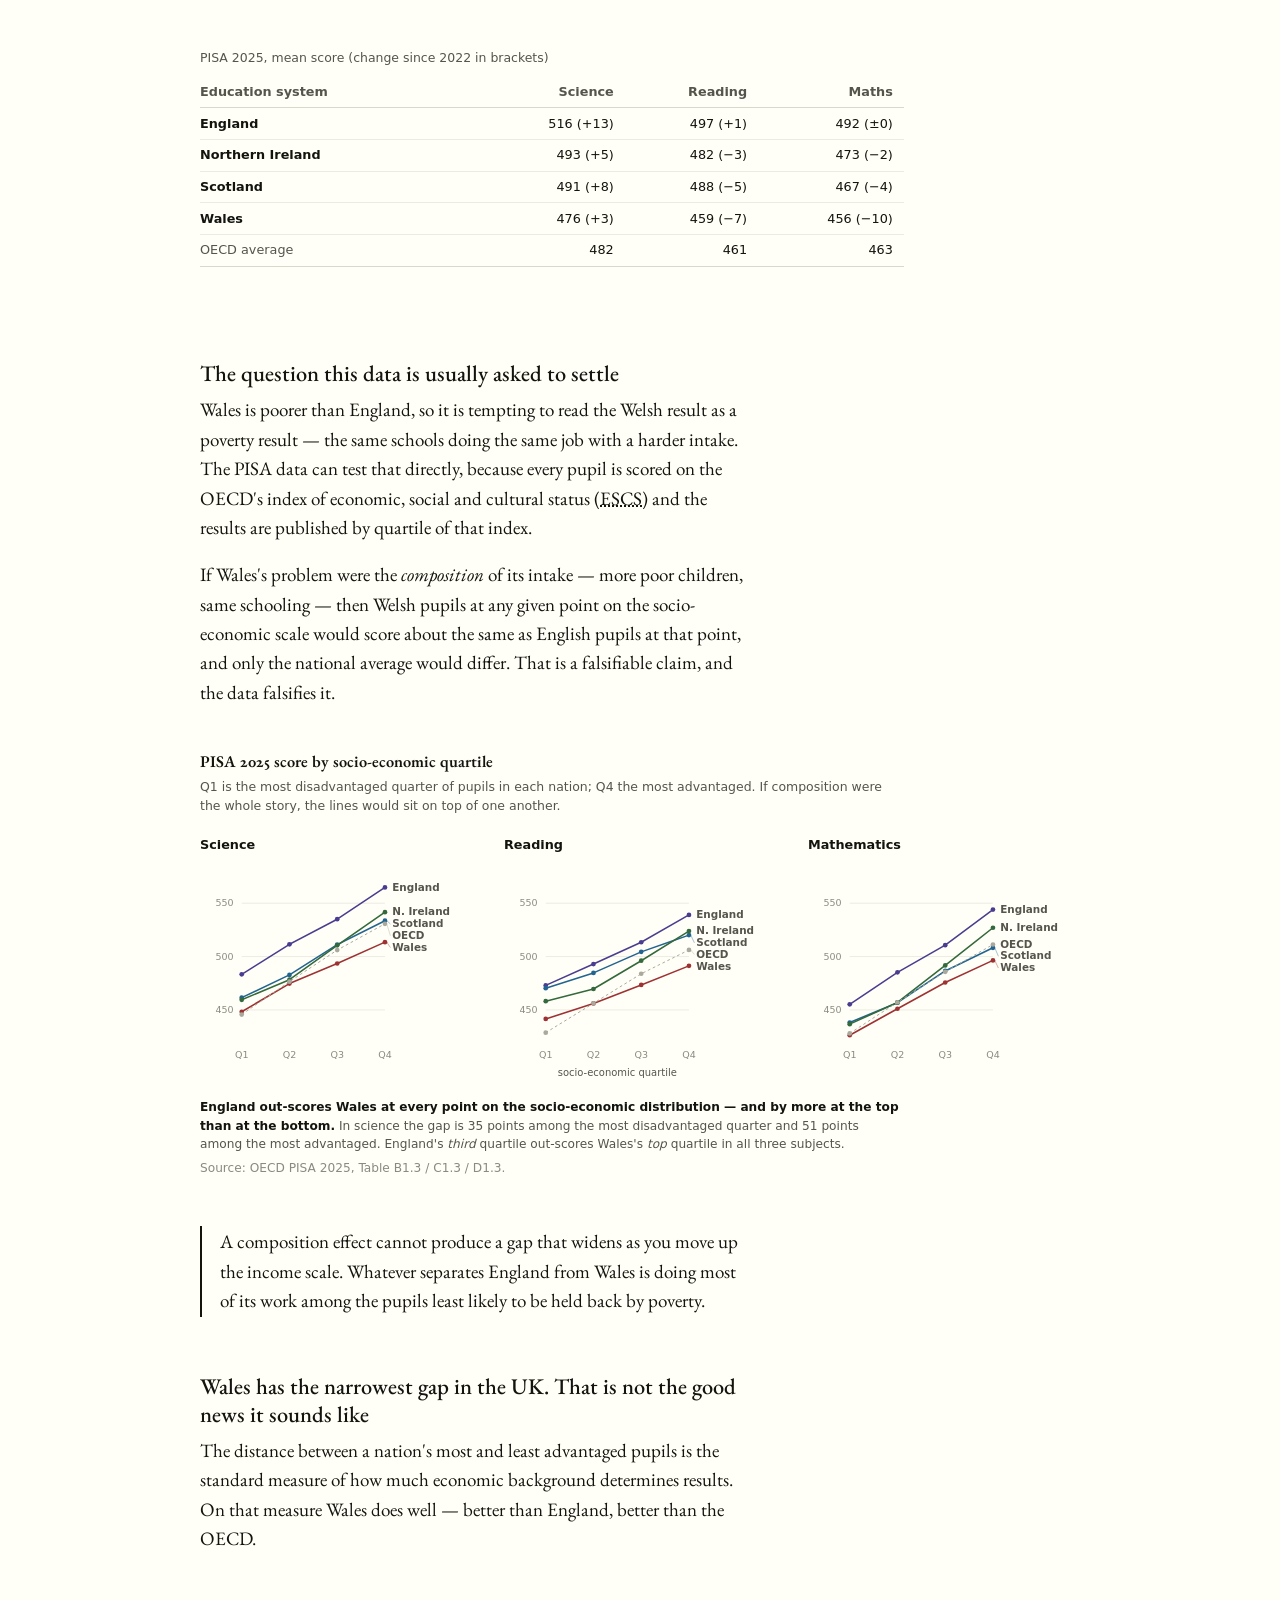
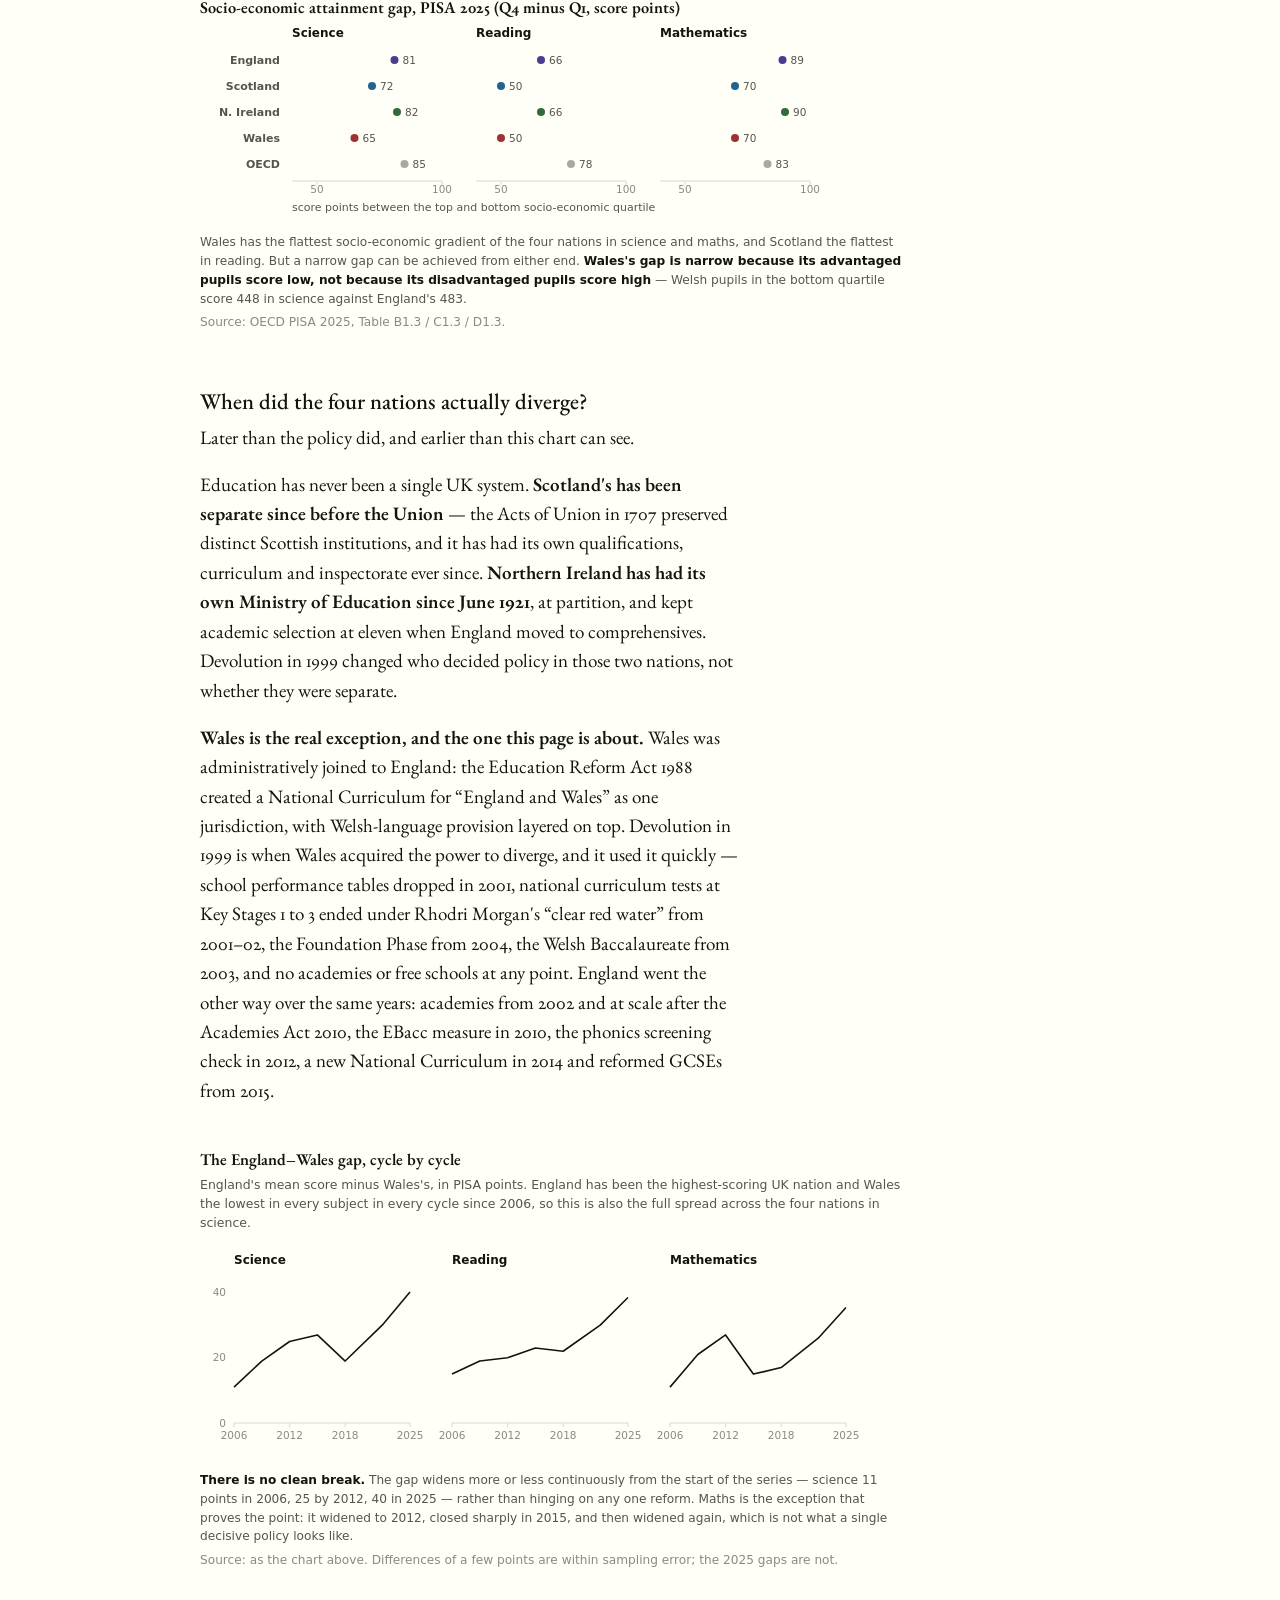
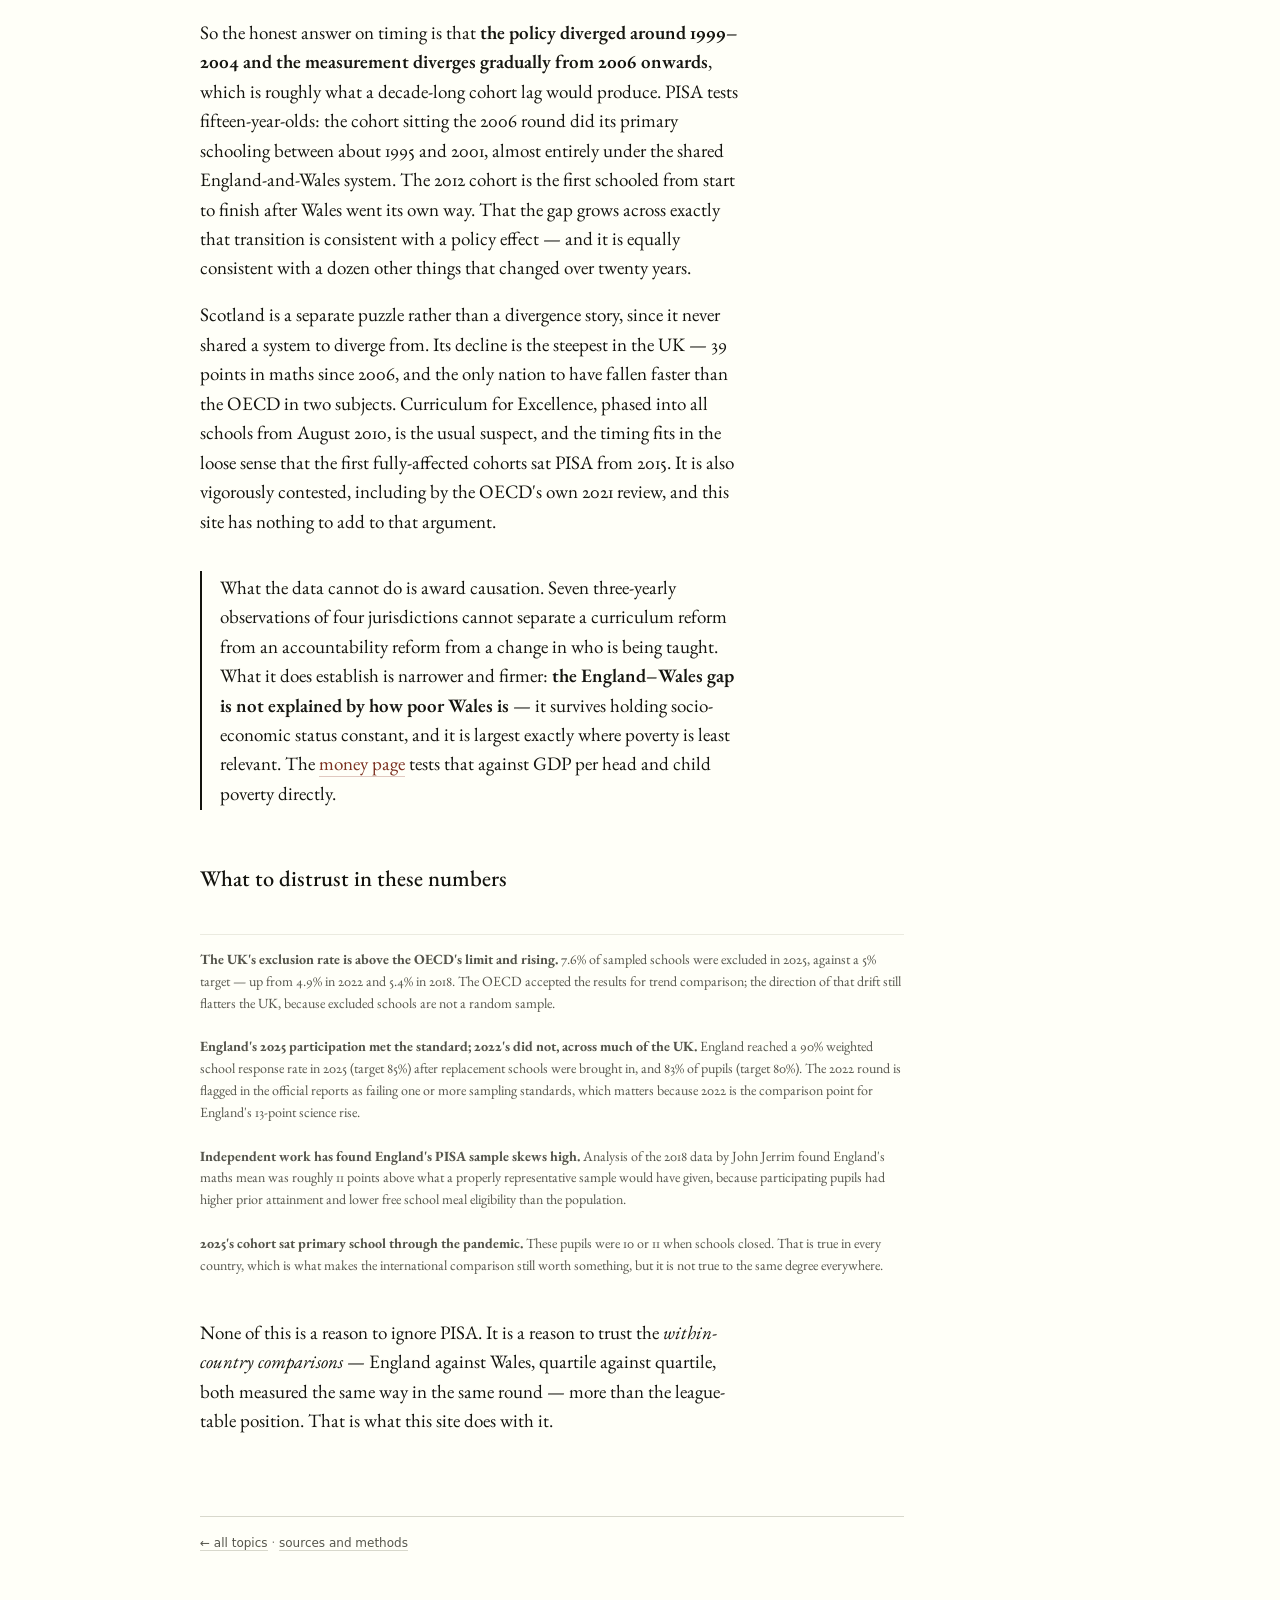
==== commit fd6fae88: "Correct the divergence section: policy was always devolved The page claimed "the series divides clea" ====
--- a/education.html
+++ b/education.html
@@ -139,23 +139,67 @@
   </figcaption>
 </figure>
 
-<h2>What actually changed</h2>
-
-<p>The series divides cleanly at 2012. Before it, the four nations were within about ten points of
-one another in science and maths, and all four tracked the OECD downwards. After it they separate.
-The policy histories separate at roughly the same point: England expanded academies from 2010,
-made the phonics screening check statutory in 2012, introduced the EBacc performance measure and
-reformed GCSEs from 2014. Wales abolished school league tables in 2001 and national tests in 2004,
-and began a full curriculum replacement — the Curriculum for Wales — in 2022, the year of the
-lowest scores in the series before this one.</p>
-
-<p>This page is not going to claim that proves causation. Three-yearly tests of 15-year-olds in
-four jurisdictions cannot separate a curriculum reform from an accountability reform from a
-cohort effect, and everyone quoting PISA at a minister knows it. What the data does establish is
-narrower and firmer: <strong>the England–Wales gap is not explained by how poor Wales is</strong>,
-because it survives holding socio-economic status constant, and it is largest exactly where
-poverty is least relevant. The <a href="money.html">money page</a> tests that against GDP per head
-and child poverty directly.</p>
+<h2>When did the four nations actually diverge?</h2>
+
+<p>Later than the policy did, and earlier than this chart can see.</p>
+
+<p>Education has never been a single UK system. <strong>Scotland's has been separate since before
+the Union</strong> — the Acts of Union in 1707 preserved distinct Scottish institutions, and it has
+had its own qualifications, curriculum and inspectorate ever since. <strong>Northern Ireland has
+had its own Ministry of Education since June 1921</strong>, at partition, and kept academic
+selection at eleven when England moved to comprehensives. Devolution in 1999 changed who decided
+policy in those two nations, not whether they were separate.</p>
+
+<p><strong>Wales is the real exception, and the one this page is about.</strong> Wales was
+administratively joined to England: the Education Reform Act 1988 created a National Curriculum for
+“England and Wales” as one jurisdiction, with Welsh-language provision layered on top. Devolution
+in 1999 is when Wales acquired the power to diverge, and it used it quickly — school performance
+tables dropped in 2001, national curriculum tests at Key Stages 1 to 3 ended under Rhodri Morgan's
+“clear red water” from 2001–02, the Foundation Phase from 2004, the Welsh Baccalaureate from 2003,
+and no academies or free schools at any point. England went the other way over the same years:
+academies from 2002 and at scale after the Academies Act 2010, the EBacc measure in 2010, the
+phonics screening check in 2012, a new National Curriculum in 2014 and reformed GCSEs from 2015.</p>
+
+<figure>
+  <p class="fig-title">The England–Wales gap, cycle by cycle</p>
+  <p class="fig-sub">England's mean score minus Wales's, in PISA points. England has been the
+  highest-scoring UK nation and Wales the lowest in every subject in every cycle since 2006, so
+  this is also the full spread across the four nations in science.</p>
+  <div id="gapTrend" class="scroller"></div>
+  <figcaption>
+    <b>There is no clean break.</b> The gap widens more or less continuously from the start of the
+    series — science 11 points in 2006, 25 by 2012, 40 in 2025 — rather than hinging on any one
+    reform. Maths is the exception that proves the point: it widened to 2012, closed sharply in
+    2015, and then widened again, which is not what a single decisive policy looks like.
+    <span class="src">Source: as the chart above. Differences of a few points are within sampling
+    error; the 2025 gaps are not.</span>
+  </figcaption>
+</figure>
+
+<p>So the honest answer on timing is that <strong>the policy diverged around 1999–2004 and the
+measurement diverges gradually from 2006 onwards</strong>, which is roughly what a decade-long
+cohort lag would produce. PISA tests fifteen-year-olds: the cohort sitting the 2006 round did its
+primary schooling between about 1995 and 2001, almost entirely under the shared England-and-Wales
+system. The 2012 cohort is the first schooled from start to finish after Wales went its own way.
+That the gap grows across exactly that transition is consistent with a policy effect — and it is
+equally consistent with a dozen other things that changed over twenty years.</p>
+
+<p>Scotland is a separate puzzle rather than a divergence story, since it never shared a system to
+diverge from. Its decline is the steepest in the UK — 39 points in maths since 2006, and the only
+nation to have fallen faster than the OECD in two subjects. Curriculum for Excellence, phased into
+all schools from August 2010, is the usual suspect, and the timing fits in the loose sense that
+the first fully-affected cohorts sat PISA from 2015. It is also vigorously contested, including by
+the OECD's own 2021 review, and this site has nothing to add to that argument.</p>
+
+<div class="finding">
+  <p>What the data cannot do is award causation. Seven three-yearly observations of four
+  jurisdictions cannot separate a curriculum reform from an accountability reform from a change in
+  who is being taught. What it does establish is narrower and firmer:
+  <strong>the England–Wales gap is not explained by how poor Wales is</strong> — it survives
+  holding socio-economic status constant, and it is largest exactly where poverty is least
+  relevant. The <a href="money.html">money page</a> tests that against GDP per head and child
+  poverty directly.</p>
+</div>
 
 <h2>What to distrust in these numbers</h2>
 
@@ -333,6 +377,51 @@
       'every subject, and the gap is widest at the most advantaged quartile.');
   })();
 
+  /* --- the England-Wales gap, cycle by cycle -------------------------- *
+     One panel per subject rather than three coloured lines in one: on this
+     site colour means nation, and borrowing it to mean subject here would
+     make the reader relearn the palette mid-page. */
+  (function () {
+    var host = document.getElementById('gapTrend');
+    function gap(sub, i) {
+      var y = D.years[i];
+      var e = y === 2025 ? D.exact2025[sub]['England'] : D.pisa[sub]['England'][i];
+      var w = y === 2025 ? D.exact2025[sub]['Wales'] : D.pisa[sub]['Wales'][i];
+      return e - w;
+    }
+    var last = null;
+    function draw() {
+      var cols = window.innerWidth < 700 ? 1 : 3;
+      if (cols === last) return;
+      last = cols;
+      host.innerHTML = '';
+      var svgEl = Chart.indexPanels({
+        cols: cols, panelW: cols === 1 ? 236 : 176, panelH: 150,
+        mR: 16, gapX: 42, mL: 34,
+        xTicks: [2006, 2012, 2018, 2025],
+        yDomain: [0, 46],
+        panels: SUBJECTS.map(function (sub) {
+          return {
+            title: sub[1],
+            series: [{
+              name: '', colour: 'var(--ink)',
+              values: D.years.map(function (y, i) { return { x: y, y: gap(sub[0], i) }; })
+            }]
+          };
+        })
+      });
+      /* indexPanels rules off at 100, which means nothing on a scale of point
+         differences. Zero is the line that matters here. */
+      svgEl.querySelectorAll('.rule-faint').forEach(function (n) { n.remove(); });
+      svgEl.setAttribute('aria-label',
+        'The gap between England and Wales in PISA points, 2006 to 2025, by subject. It widens ' +
+        'more or less continuously in science and reading, and unevenly in maths.');
+      host.appendChild(svgEl);
+    }
+    draw();
+    var t; window.addEventListener('resize', function () { clearTimeout(t); t = setTimeout(draw, 150); });
+  })();
+
   /* --- socio-economic gap by nation ---------------------------------- */
   (function () {
     Chart.mount('gap', Chart.rowChart({
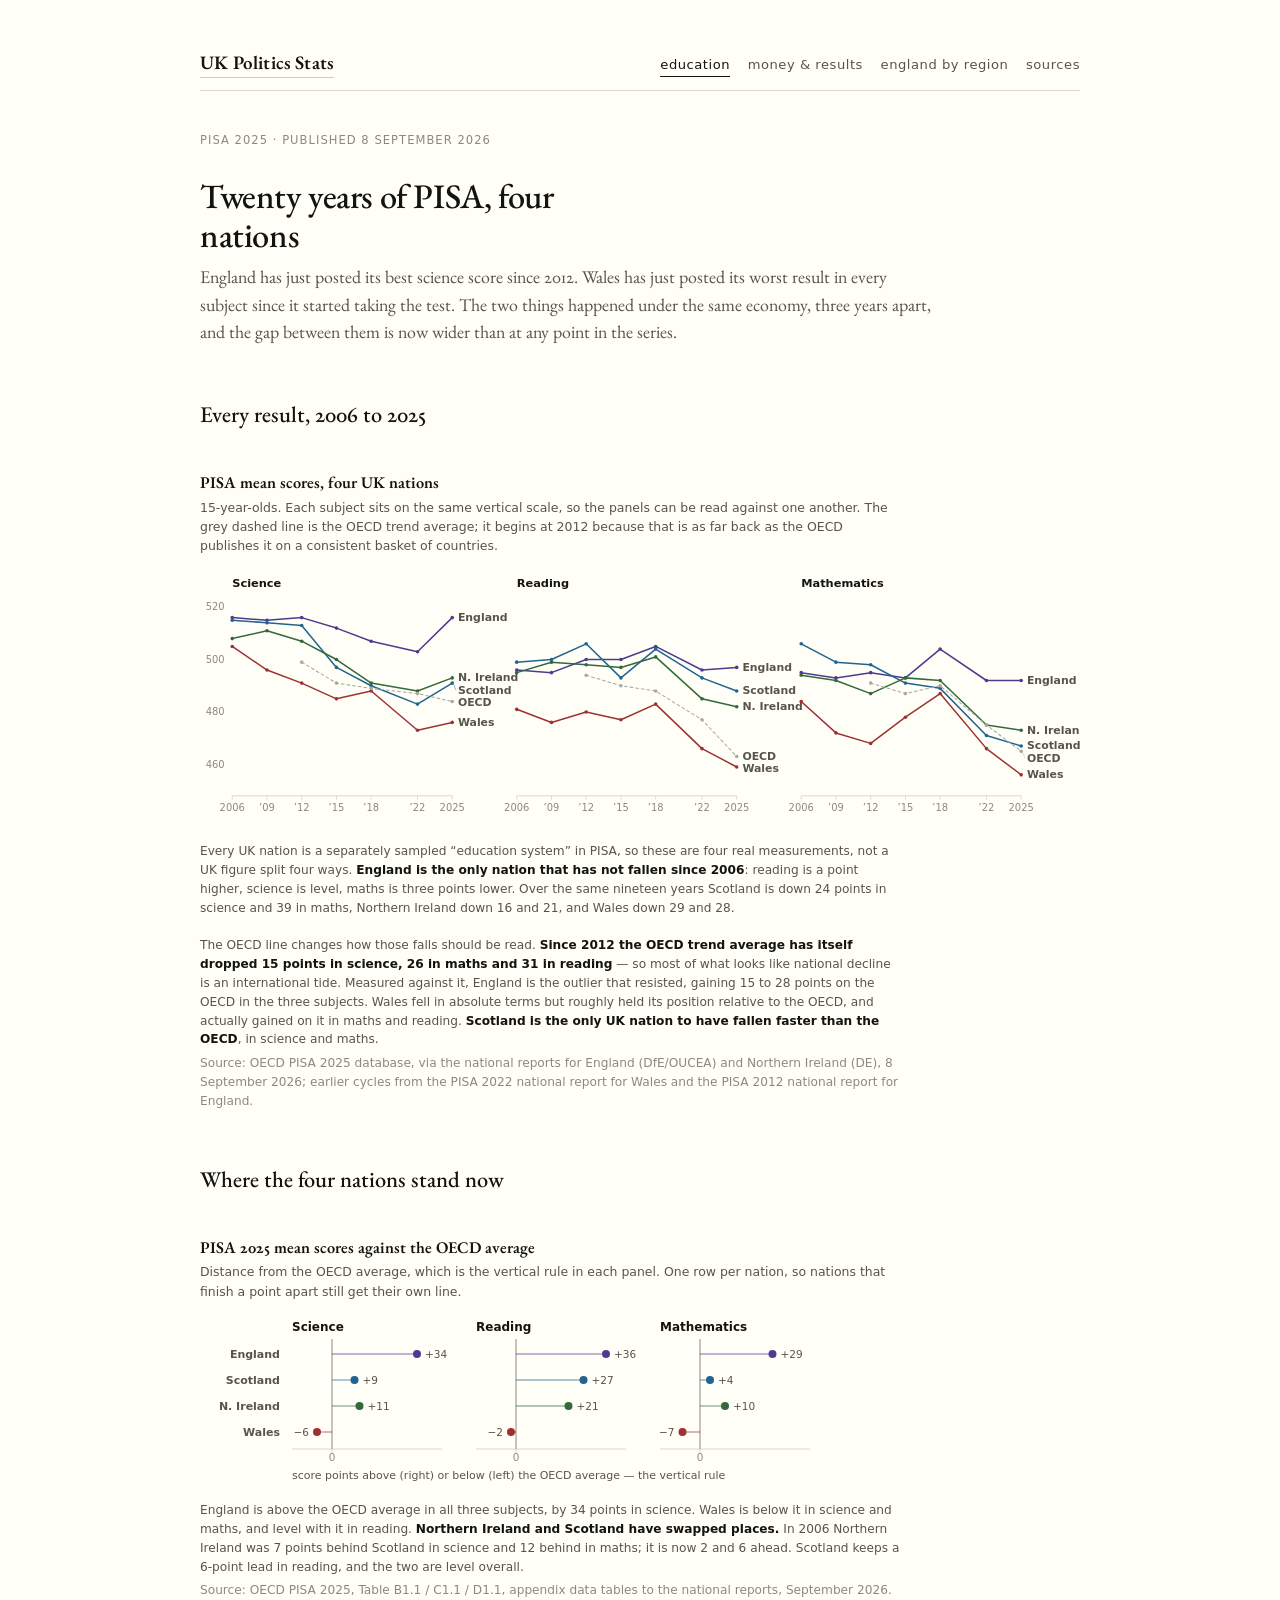
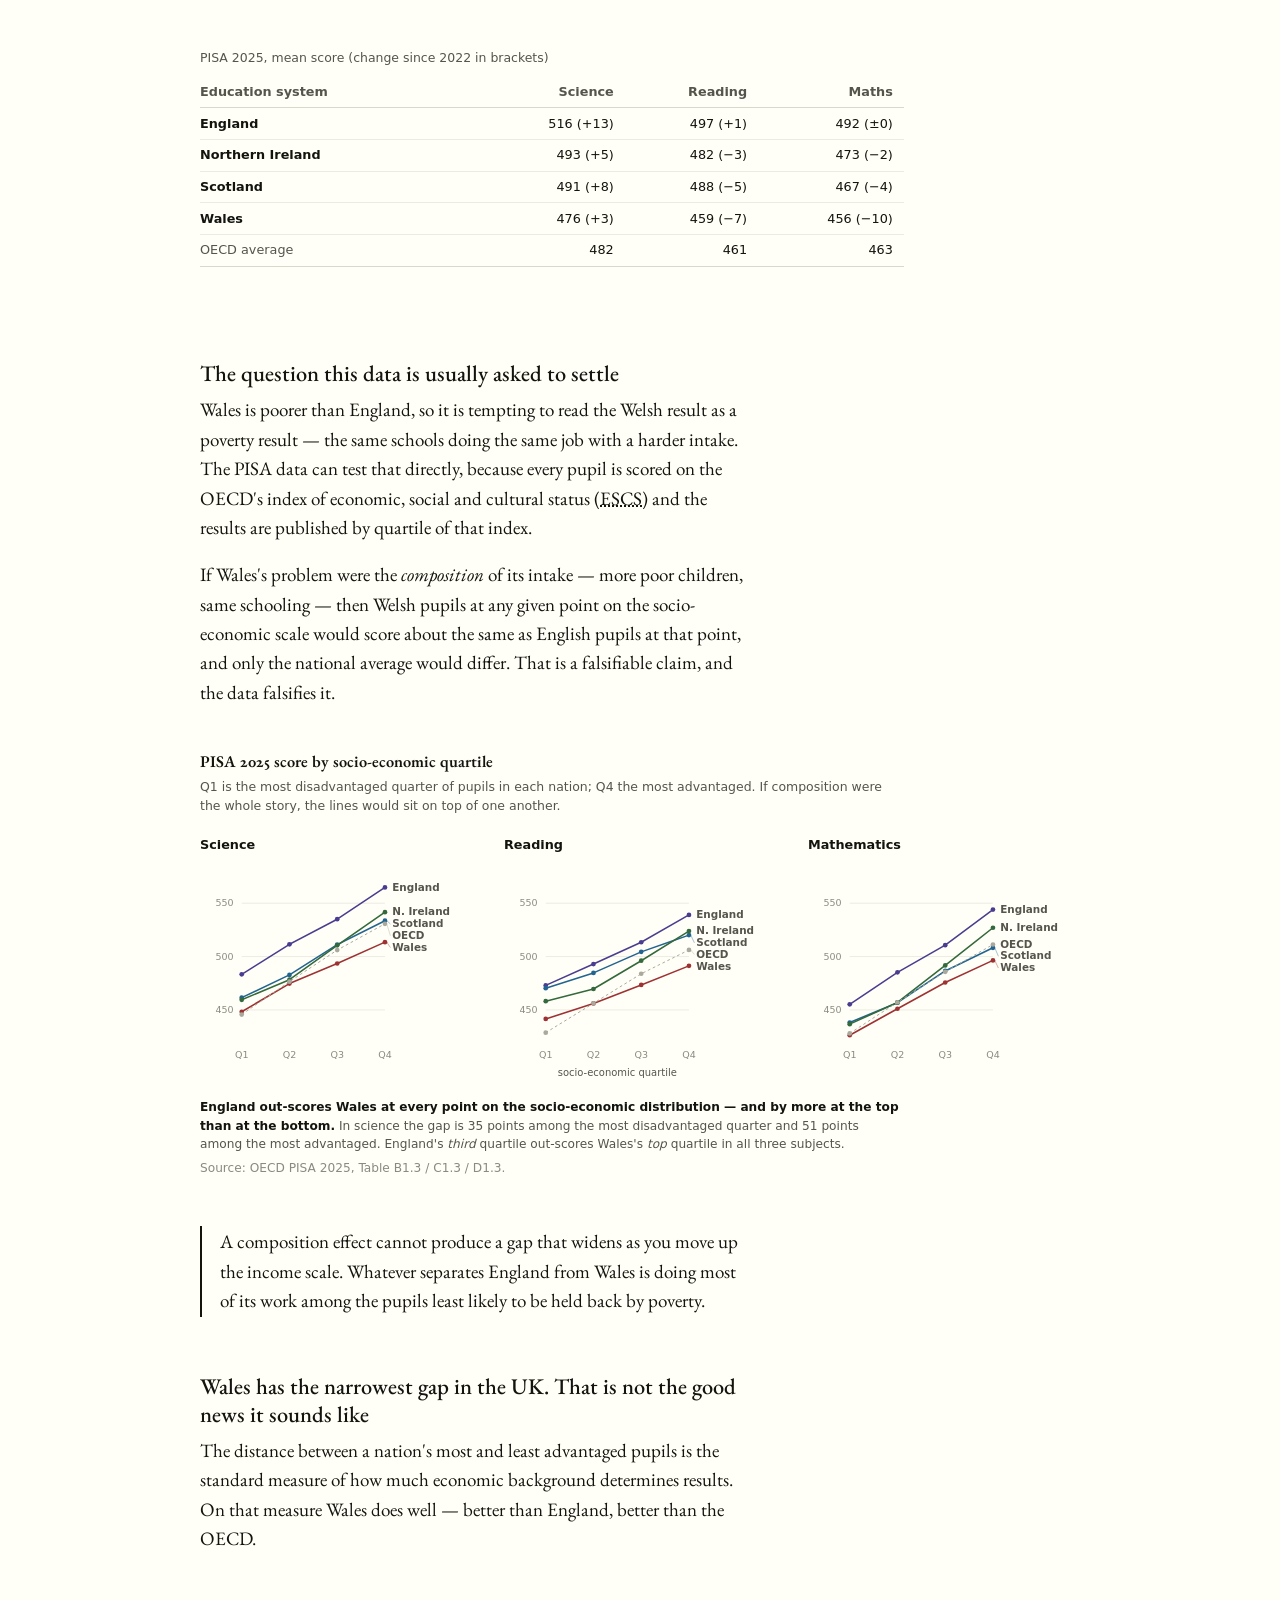
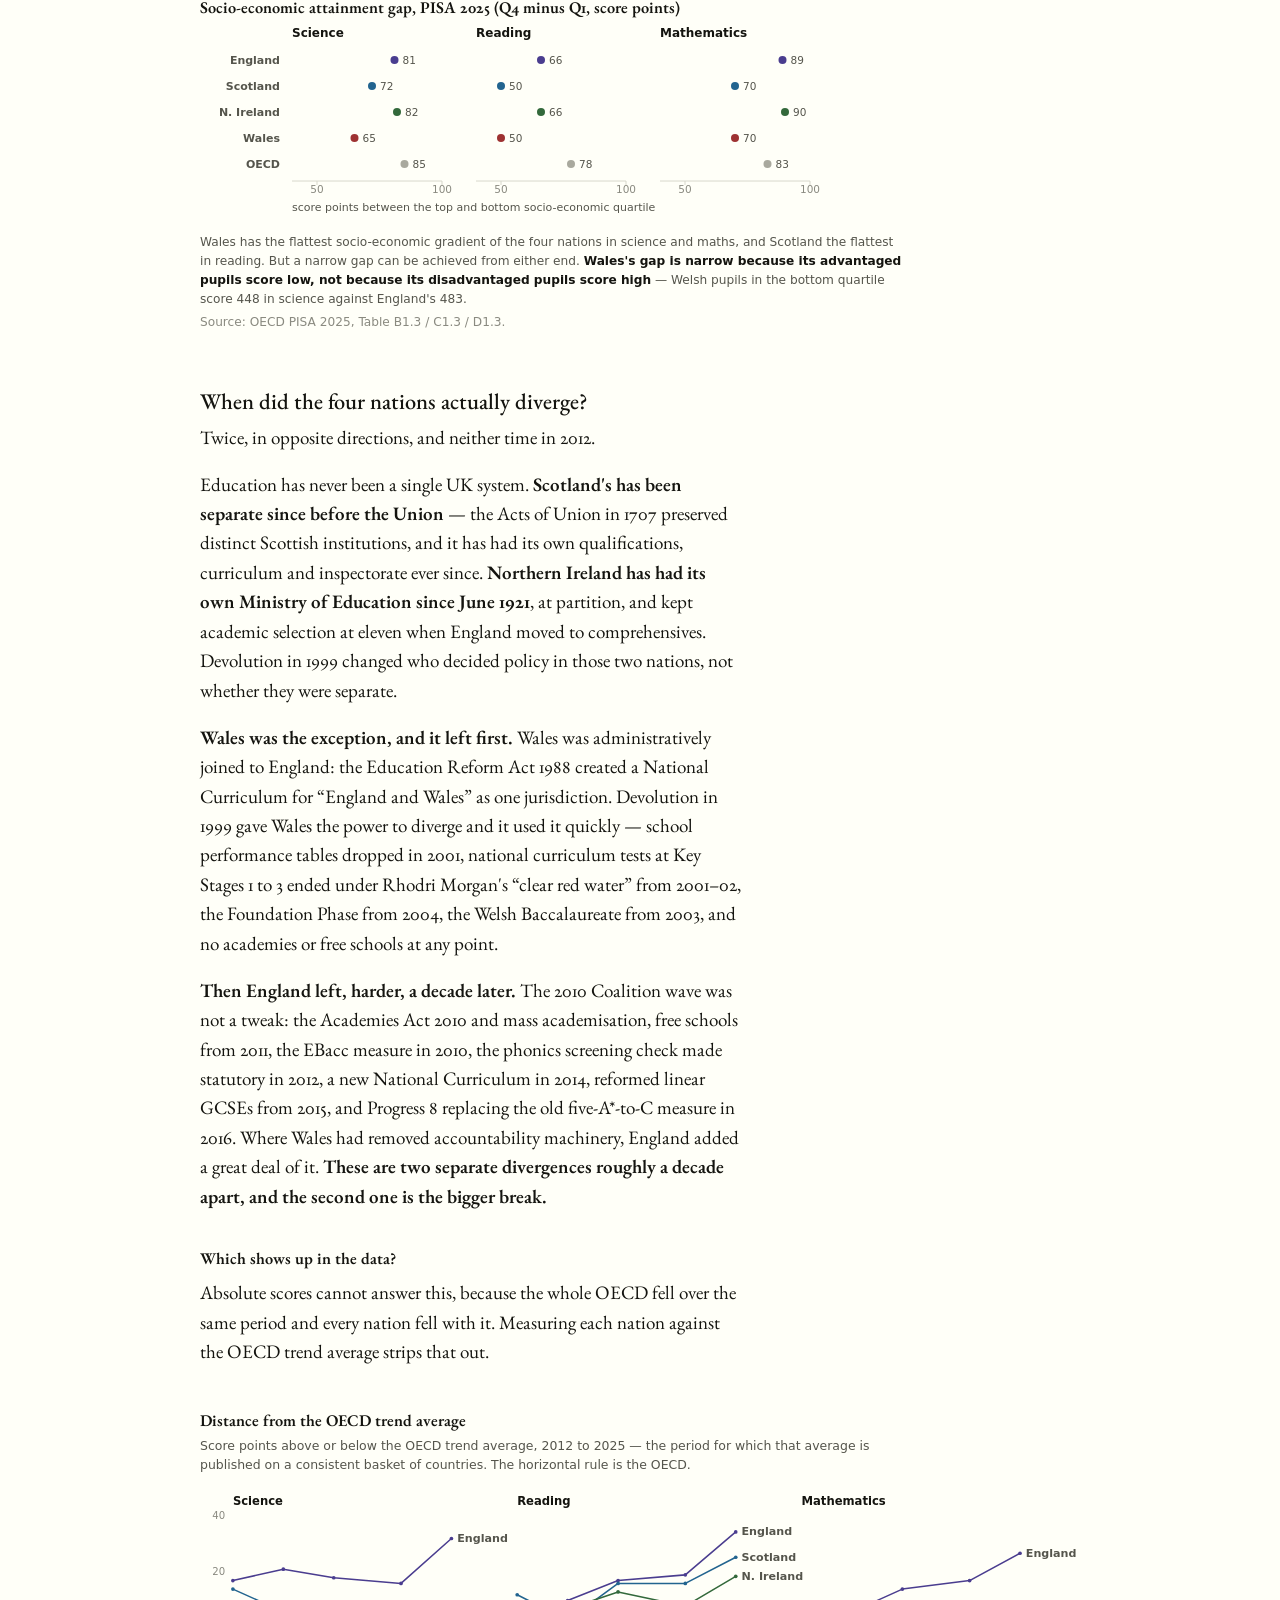
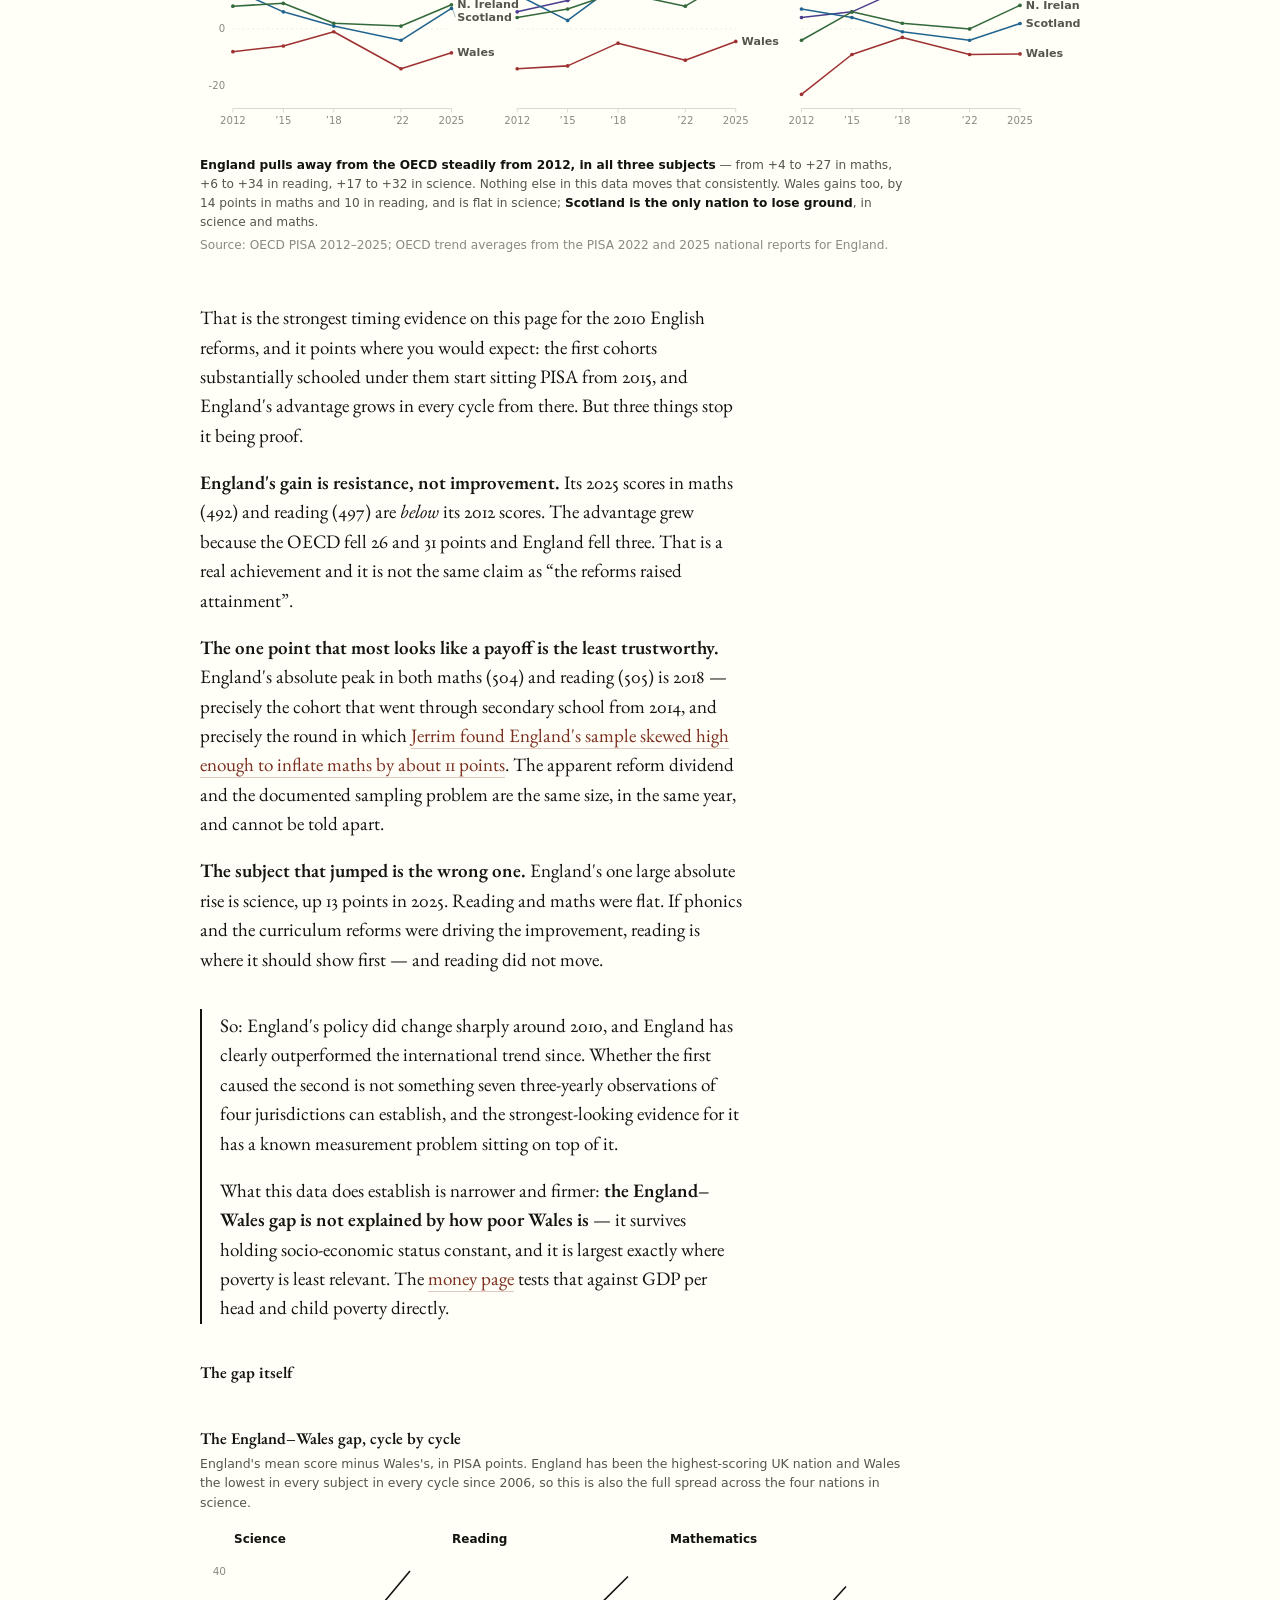
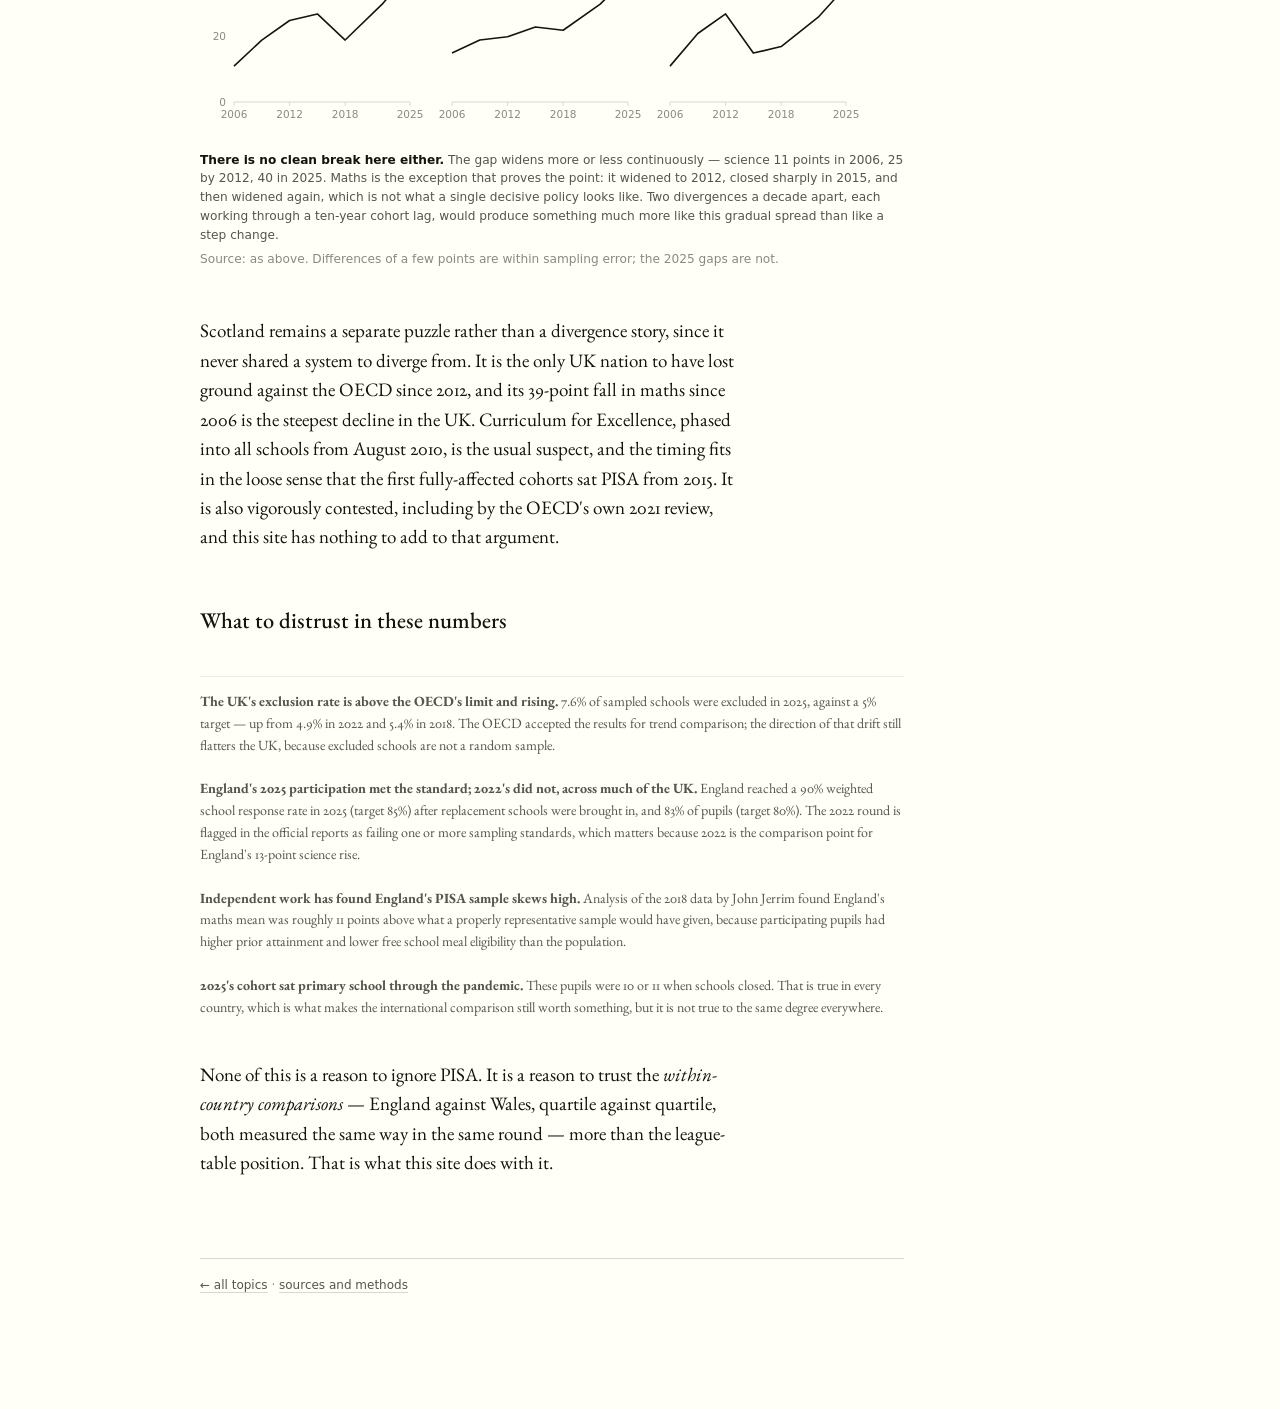
==== commit dbb0bf23: "Give England's 2010 reforms their proper weight The previous revision over-corrected. It established" ====
--- a/education.html
+++ b/education.html
@@ -141,7 +141,7 @@
 
 <h2>When did the four nations actually diverge?</h2>
 
-<p>Later than the policy did, and earlier than this chart can see.</p>
+<p>Twice, in opposite directions, and neither time in 2012.</p>
 
 <p>Education has never been a single UK system. <strong>Scotland's has been separate since before
 the Union</strong> — the Acts of Union in 1707 preserved distinct Scottish institutions, and it has
@@ -150,15 +150,75 @@
 selection at eleven when England moved to comprehensives. Devolution in 1999 changed who decided
 policy in those two nations, not whether they were separate.</p>
 
-<p><strong>Wales is the real exception, and the one this page is about.</strong> Wales was
-administratively joined to England: the Education Reform Act 1988 created a National Curriculum for
-“England and Wales” as one jurisdiction, with Welsh-language provision layered on top. Devolution
-in 1999 is when Wales acquired the power to diverge, and it used it quickly — school performance
-tables dropped in 2001, national curriculum tests at Key Stages 1 to 3 ended under Rhodri Morgan's
-“clear red water” from 2001–02, the Foundation Phase from 2004, the Welsh Baccalaureate from 2003,
-and no academies or free schools at any point. England went the other way over the same years:
-academies from 2002 and at scale after the Academies Act 2010, the EBacc measure in 2010, the
-phonics screening check in 2012, a new National Curriculum in 2014 and reformed GCSEs from 2015.</p>
+<p><strong>Wales was the exception, and it left first.</strong> Wales was administratively joined to
+England: the Education Reform Act 1988 created a National Curriculum for “England and Wales” as one
+jurisdiction. Devolution in 1999 gave Wales the power to diverge and it used it quickly — school
+performance tables dropped in 2001, national curriculum tests at Key Stages 1 to 3 ended under
+Rhodri Morgan's “clear red water” from 2001–02, the Foundation Phase from 2004, the Welsh
+Baccalaureate from 2003, and no academies or free schools at any point.</p>
+
+<p><strong>Then England left, harder, a decade later.</strong> The 2010 Coalition wave was not a
+tweak: the Academies Act 2010 and mass academisation, free schools from 2011, the EBacc measure in
+2010, the phonics screening check made statutory in 2012, a new National Curriculum in 2014,
+reformed linear GCSEs from 2015, and Progress 8 replacing the old five-A*-to-C measure in 2016.
+Where Wales had removed accountability machinery, England added a great deal of it. <strong>These
+are two separate divergences roughly a decade apart, and the second one is the bigger
+break.</strong></p>
+
+<h3>Which shows up in the data?</h3>
+
+<p>Absolute scores cannot answer this, because the whole OECD fell over the same period and every
+nation fell with it. Measuring each nation against the OECD trend average strips that out.</p>
+
+<figure>
+  <p class="fig-title">Distance from the OECD trend average</p>
+  <p class="fig-sub">Score points above or below the OECD trend average, 2012 to 2025 — the period
+  for which that average is published on a consistent basket of countries. The horizontal rule is
+  the OECD.</p>
+  <div id="vsOecd" class="scroller"></div>
+  <figcaption>
+    <b>England pulls away from the OECD steadily from 2012, in all three subjects</b> — from +4 to
+    +27 in maths, +6 to +34 in reading, +17 to +32 in science. Nothing else in this data moves that
+    consistently. Wales gains too, by 14 points in maths and 10 in reading, and is flat in science;
+    <b>Scotland is the only nation to lose ground</b>, in science and maths.
+    <span class="src">Source: OECD PISA 2012–2025; OECD trend averages from the PISA 2022 and 2025
+    national reports for England.</span>
+  </figcaption>
+</figure>
+
+<p>That is the strongest timing evidence on this page for the 2010 English reforms, and it points
+where you would expect: the first cohorts substantially schooled under them start sitting PISA from
+2015, and England's advantage grows in every cycle from there. But three things stop it being
+proof.</p>
+
+<p><strong>England's gain is resistance, not improvement.</strong> Its 2025 scores in maths (492)
+and reading (497) are <em>below</em> its 2012 scores. The advantage grew because the OECD fell 26
+and 31 points and England fell three. That is a real achievement and it is not the same claim as
+“the reforms raised attainment”.</p>
+
+<p><strong>The one point that most looks like a payoff is the least trustworthy.</strong> England's
+absolute peak in both maths (504) and reading (505) is 2018 — precisely the cohort that went
+through secondary school from 2014, and precisely the round in which
+<a href="https://bera-journals.onlinelibrary.wiley.com/doi/10.1002/rev3.3270">Jerrim found England's
+sample skewed high enough to inflate maths by about 11 points</a>. The apparent reform dividend and
+the documented sampling problem are the same size, in the same year, and cannot be told apart.</p>
+
+<p><strong>The subject that jumped is the wrong one.</strong> England's one large absolute rise is
+science, up 13 points in 2025. Reading and maths were flat. If phonics and the curriculum reforms
+were driving the improvement, reading is where it should show first — and reading did not move.</p>
+
+<div class="finding">
+  <p>So: England's policy did change sharply around 2010, and England has clearly outperformed the
+  international trend since. Whether the first caused the second is not something seven three-yearly
+  observations of four jurisdictions can establish, and the strongest-looking evidence for it has a
+  known measurement problem sitting on top of it.</p>
+  <p>What this data does establish is narrower and firmer:
+  <strong>the England–Wales gap is not explained by how poor Wales is</strong> — it survives holding
+  socio-economic status constant, and it is largest exactly where poverty is least relevant. The
+  <a href="money.html">money page</a> tests that against GDP per head and child poverty directly.</p>
+</div>
+
+<h3>The gap itself</h3>
 
 <figure>
   <p class="fig-title">The England–Wales gap, cycle by cycle</p>
@@ -167,39 +227,23 @@
   this is also the full spread across the four nations in science.</p>
   <div id="gapTrend" class="scroller"></div>
   <figcaption>
-    <b>There is no clean break.</b> The gap widens more or less continuously from the start of the
-    series — science 11 points in 2006, 25 by 2012, 40 in 2025 — rather than hinging on any one
-    reform. Maths is the exception that proves the point: it widened to 2012, closed sharply in
-    2015, and then widened again, which is not what a single decisive policy looks like.
-    <span class="src">Source: as the chart above. Differences of a few points are within sampling
-    error; the 2025 gaps are not.</span>
+    <b>There is no clean break here either.</b> The gap widens more or less continuously — science
+    11 points in 2006, 25 by 2012, 40 in 2025. Maths is the exception that proves the point: it
+    widened to 2012, closed sharply in 2015, and then widened again, which is not what a single
+    decisive policy looks like. Two divergences a decade apart, each working through a
+    ten-year cohort lag, would produce something much more like this gradual spread than like a
+    step change.
+    <span class="src">Source: as above. Differences of a few points are within sampling error; the
+    2025 gaps are not.</span>
   </figcaption>
 </figure>
 
-<p>So the honest answer on timing is that <strong>the policy diverged around 1999–2004 and the
-measurement diverges gradually from 2006 onwards</strong>, which is roughly what a decade-long
-cohort lag would produce. PISA tests fifteen-year-olds: the cohort sitting the 2006 round did its
-primary schooling between about 1995 and 2001, almost entirely under the shared England-and-Wales
-system. The 2012 cohort is the first schooled from start to finish after Wales went its own way.
-That the gap grows across exactly that transition is consistent with a policy effect — and it is
-equally consistent with a dozen other things that changed over twenty years.</p>
-
-<p>Scotland is a separate puzzle rather than a divergence story, since it never shared a system to
-diverge from. Its decline is the steepest in the UK — 39 points in maths since 2006, and the only
-nation to have fallen faster than the OECD in two subjects. Curriculum for Excellence, phased into
-all schools from August 2010, is the usual suspect, and the timing fits in the loose sense that
-the first fully-affected cohorts sat PISA from 2015. It is also vigorously contested, including by
-the OECD's own 2021 review, and this site has nothing to add to that argument.</p>
-
-<div class="finding">
-  <p>What the data cannot do is award causation. Seven three-yearly observations of four
-  jurisdictions cannot separate a curriculum reform from an accountability reform from a change in
-  who is being taught. What it does establish is narrower and firmer:
-  <strong>the England–Wales gap is not explained by how poor Wales is</strong> — it survives
-  holding socio-economic status constant, and it is largest exactly where poverty is least
-  relevant. The <a href="money.html">money page</a> tests that against GDP per head and child
-  poverty directly.</p>
-</div>
+<p>Scotland remains a separate puzzle rather than a divergence story, since it never shared a system
+to diverge from. It is the only UK nation to have lost ground against the OECD since 2012, and its
+39-point fall in maths since 2006 is the steepest decline in the UK. Curriculum for Excellence,
+phased into all schools from August 2010, is the usual suspect, and the timing fits in the loose
+sense that the first fully-affected cohorts sat PISA from 2015. It is also vigorously contested,
+including by the OECD's own 2021 review, and this site has nothing to add to that argument.</p>
 
 <h2>What to distrust in these numbers</h2>
 
@@ -375,6 +419,54 @@
     host.firstChild.querySelector('svg').setAttribute('aria-label',
       'PISA 2025 scores by socio-economic quartile. England is above Wales at every quartile in ' +
       'every subject, and the gap is widest at the most advantaged quartile.');
+  })();
+
+  /* --- distance from the OECD trend average --------------------------- *
+     Absolute scores cannot separate a national effect from the global slide,
+     because every nation fell. This subtracts the tide. 2012 onwards only —
+     that is where the trend average exists on a consistent basket. */
+  (function () {
+    var host = document.getElementById('vsOecd');
+    var yrs = Object.keys(D.oecdTrend.science).map(Number).sort();
+    function rel(sub, n, y) {
+      var i = D.years.indexOf(y);
+      var v = y === 2025 ? D.exact2025[sub][n] : D.pisa[sub][n][i];
+      return v - D.oecdTrend[sub][String(y)];
+    }
+    var last = null;
+    function draw() {
+      var cols = window.innerWidth < 700 ? 1 : 3;
+      if (cols === last) return;
+      last = cols;
+      host.innerHTML = '';
+      host.appendChild(Chart.smallMultiples({
+        cols: cols,
+        panelW: cols === 1 ? 244 : 226,
+        panelH: cols === 1 ? 172 : 200,
+        xTicks: yrs,
+        xTickLabel: function (t) {
+          return (t === yrs[0] || t === yrs[yrs.length - 1]) ? t : '\u2019' + String(t).slice(2);
+        },
+        baseline: 0,
+        yDomain: [-28, 40],
+        panels: SUBJECTS.map(function (sub) {
+          return {
+            title: sub[1],
+            series: NATIONS.map(function (n) {
+              return {
+                name: n,
+                values: yrs.map(function (y) { return { x: y, y: rel(sub[0], n, y) }; })
+              };
+            })
+          };
+        })
+      }));
+      host.querySelector('svg').setAttribute('aria-label',
+        'Each UK nation measured against the OECD trend average, 2012 to 2025. England rises ' +
+        'steadily in all three subjects; Scotland falls in science and maths.');
+    }
+    draw();
+    var t; window.addEventListener('resize', function () { clearTimeout(t); t = setTimeout(draw, 150); });
   })();
 
   /* --- the England-Wales gap, cycle by cycle -------------------------- *
